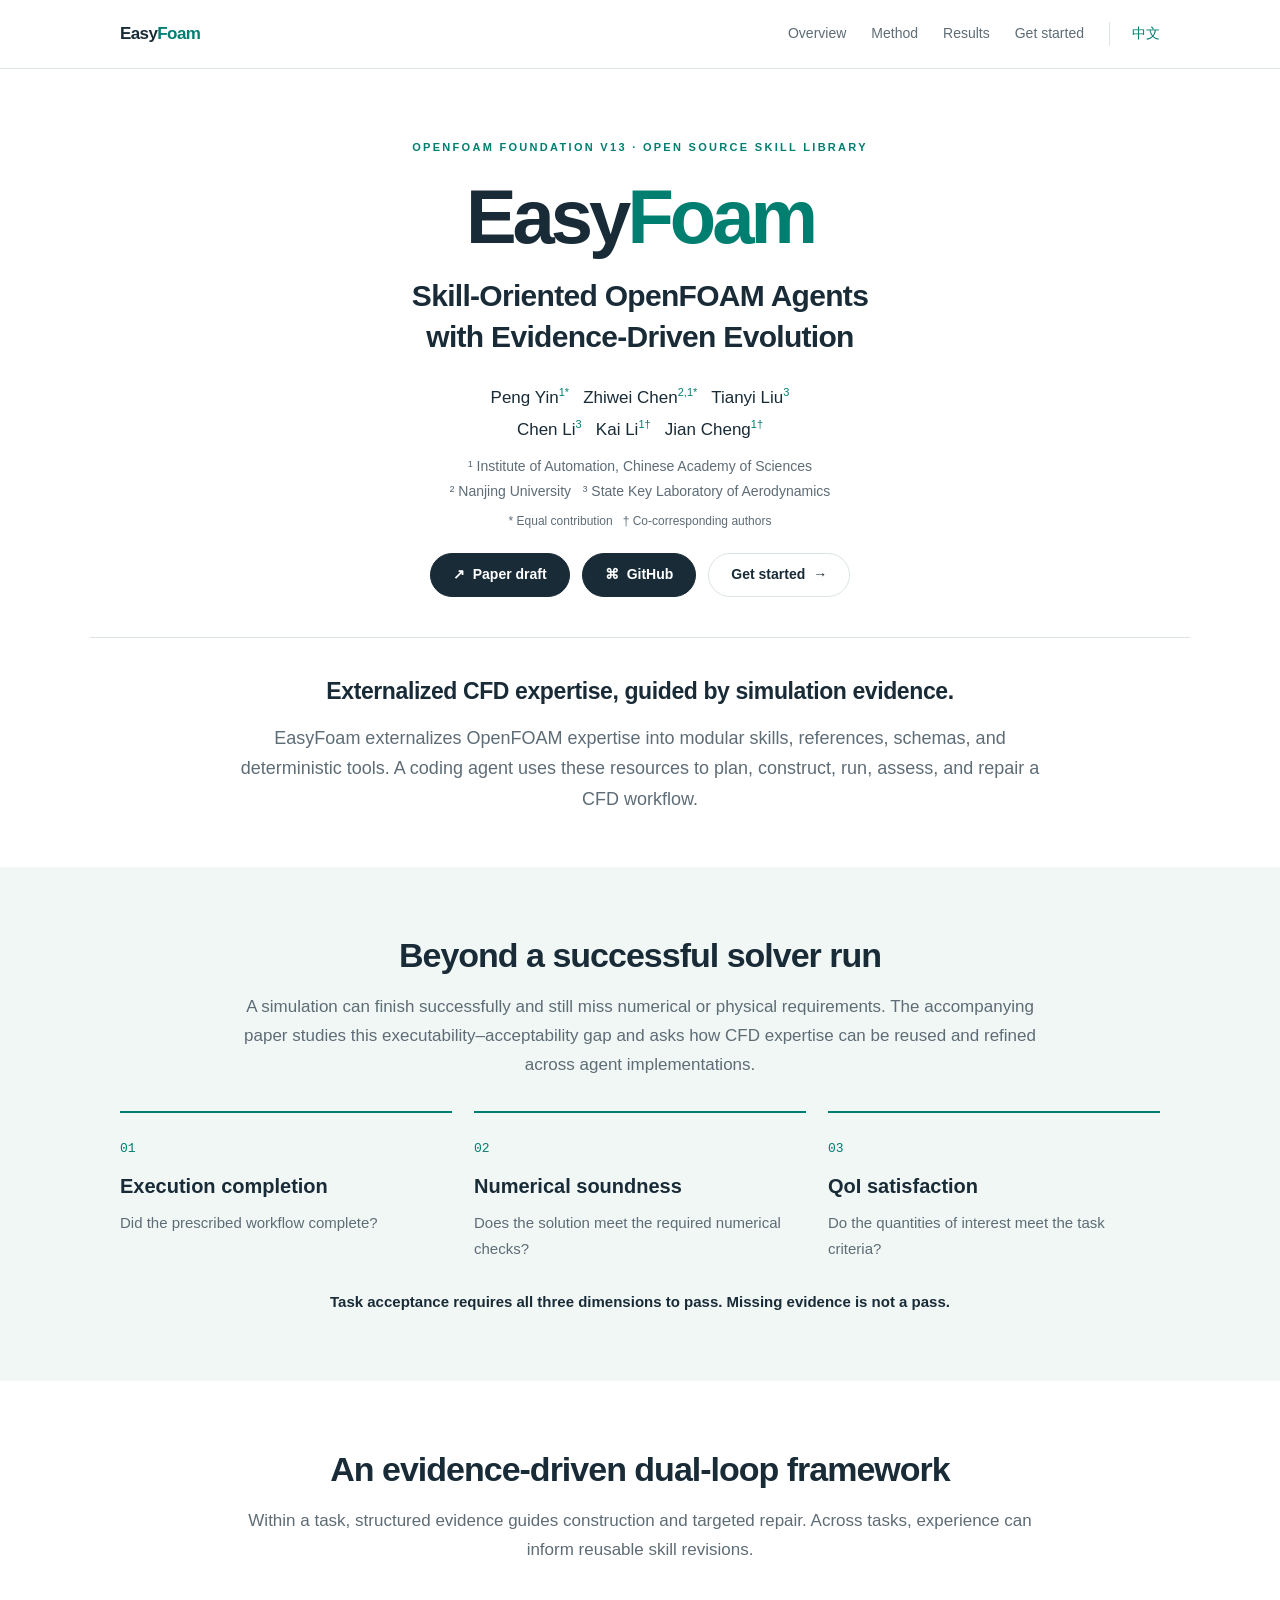
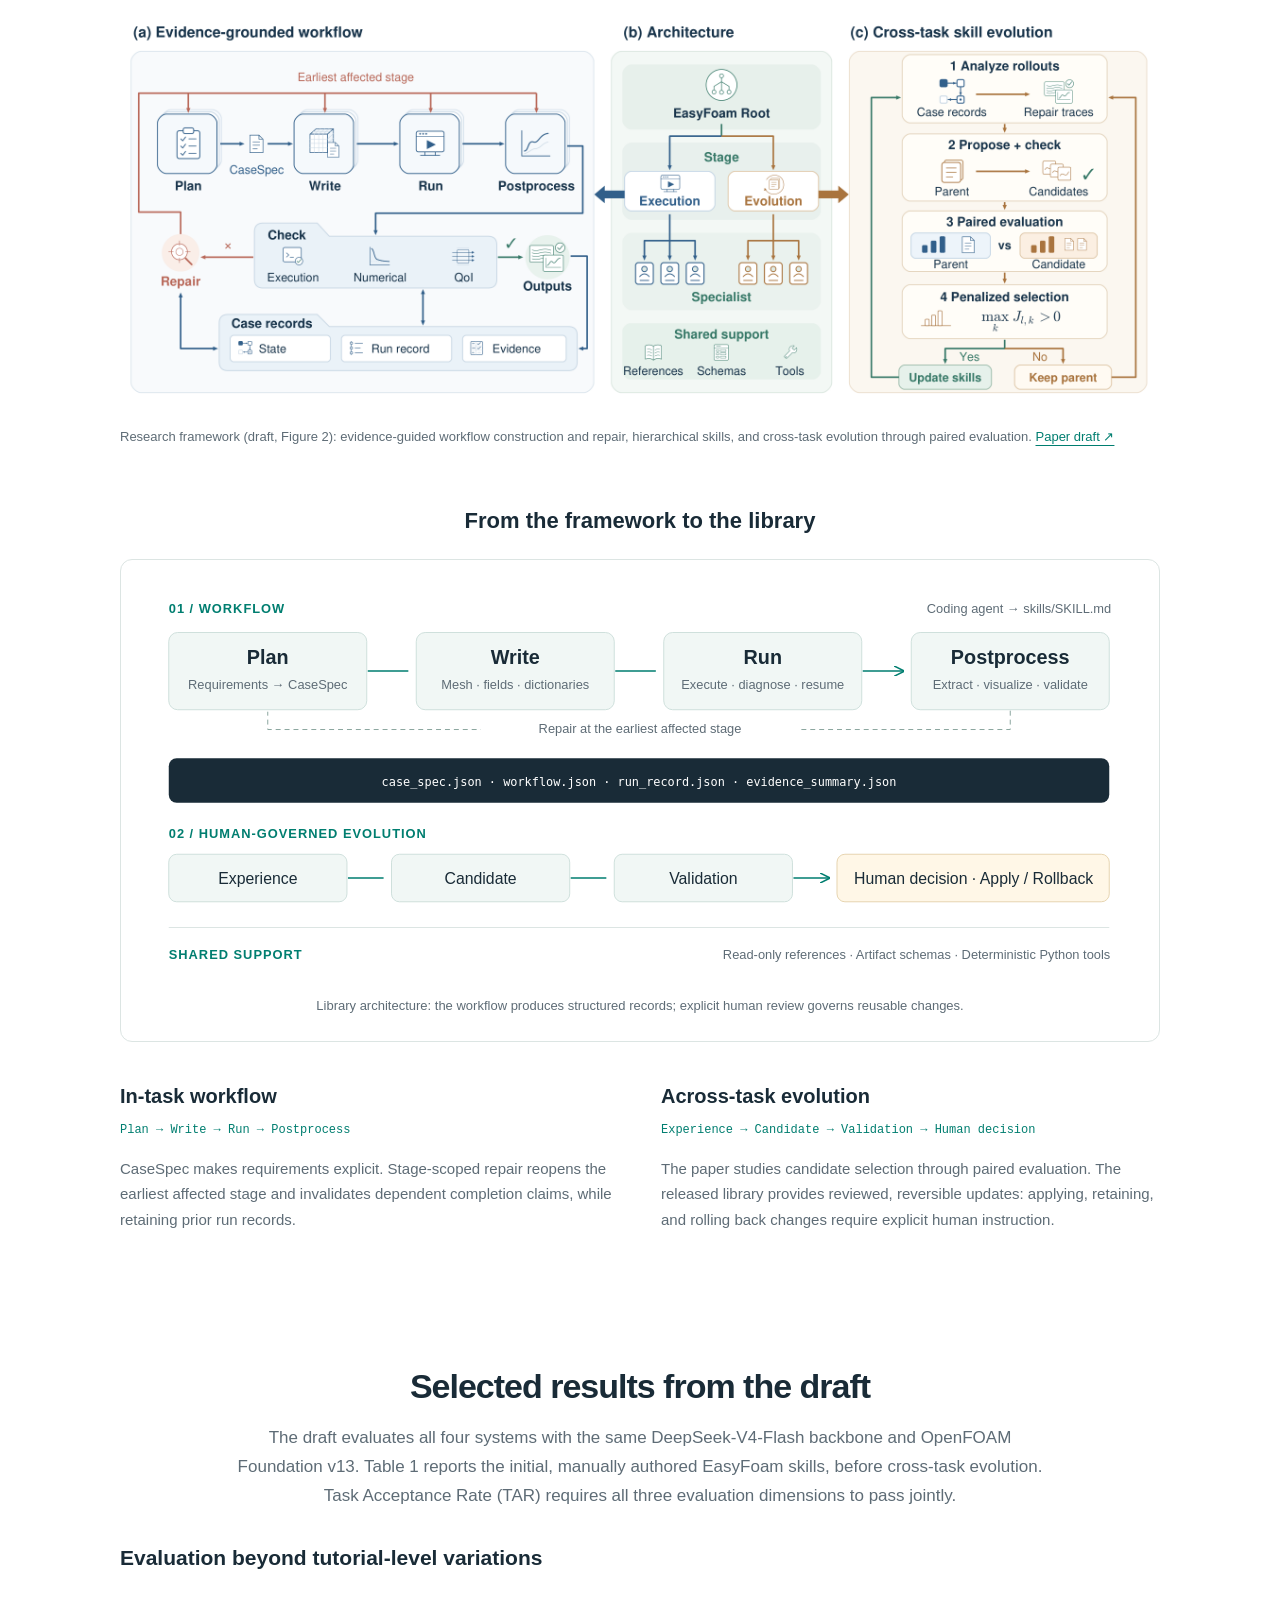
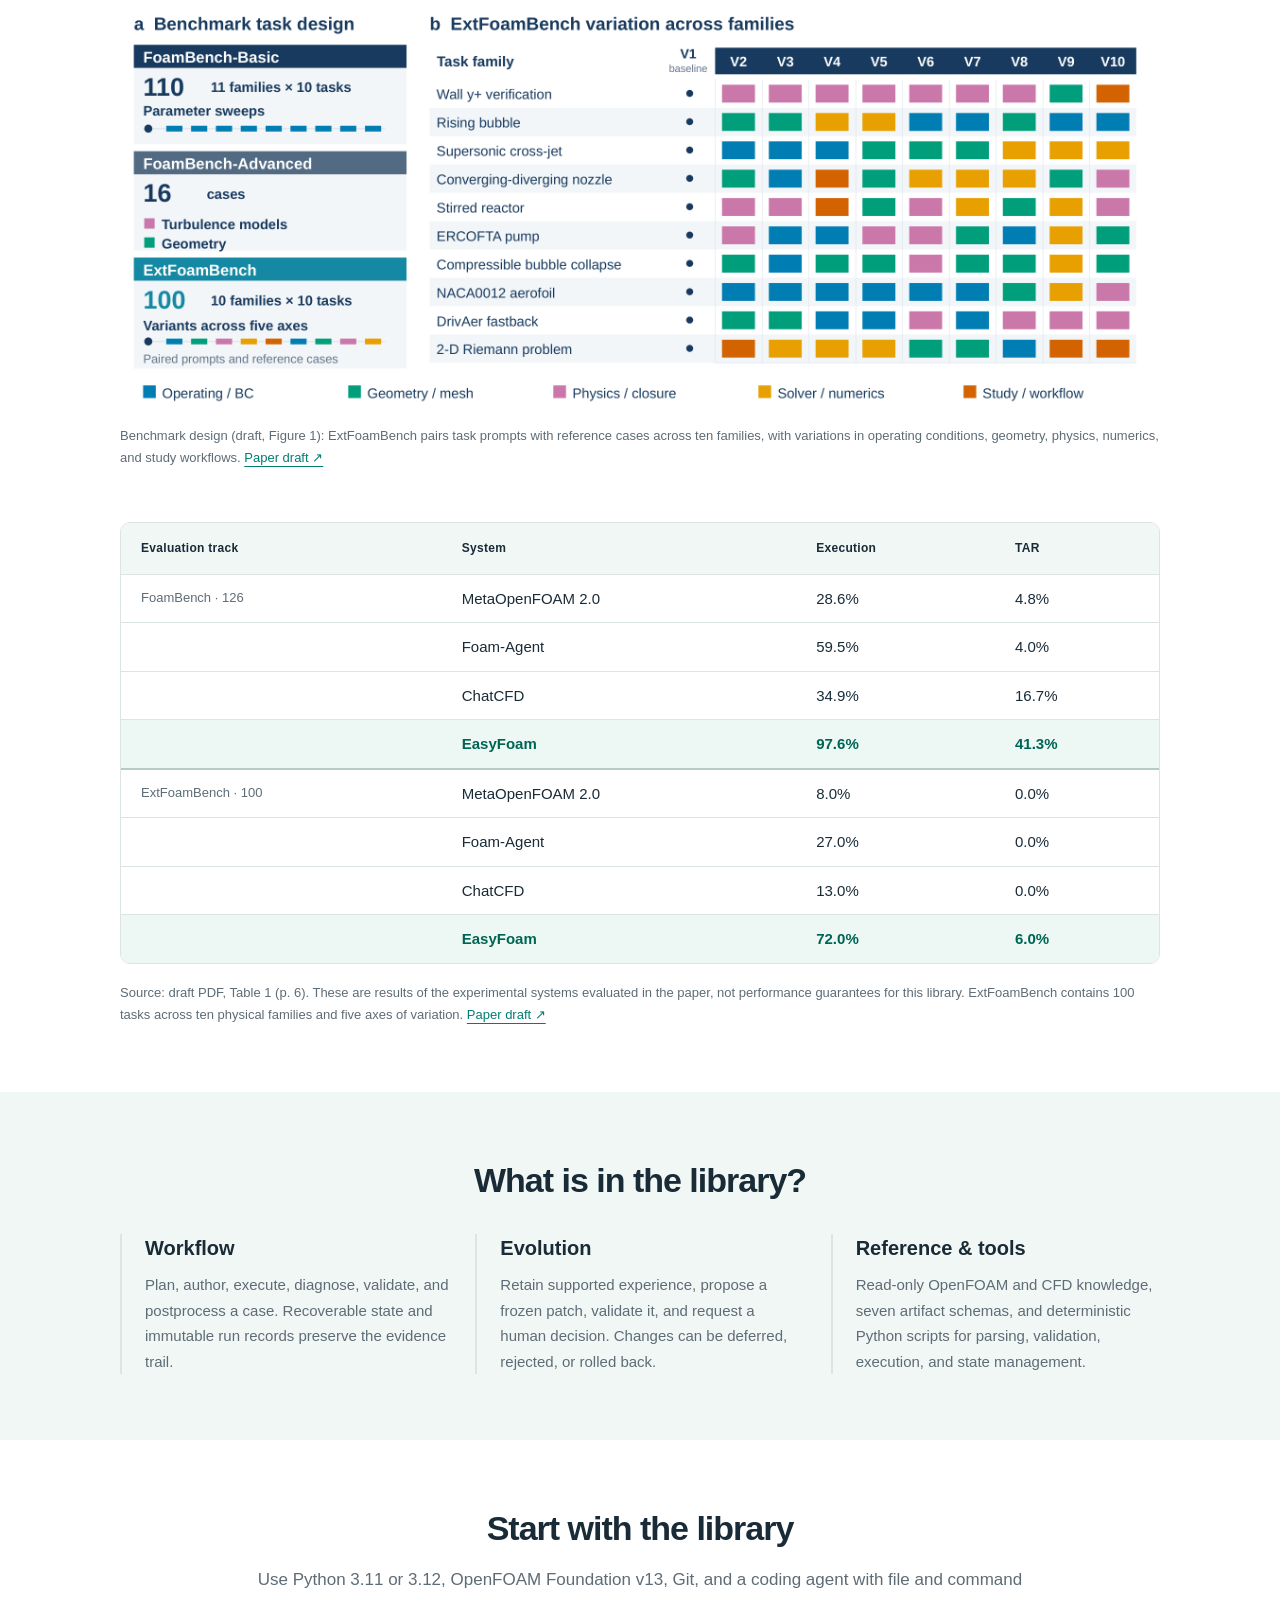
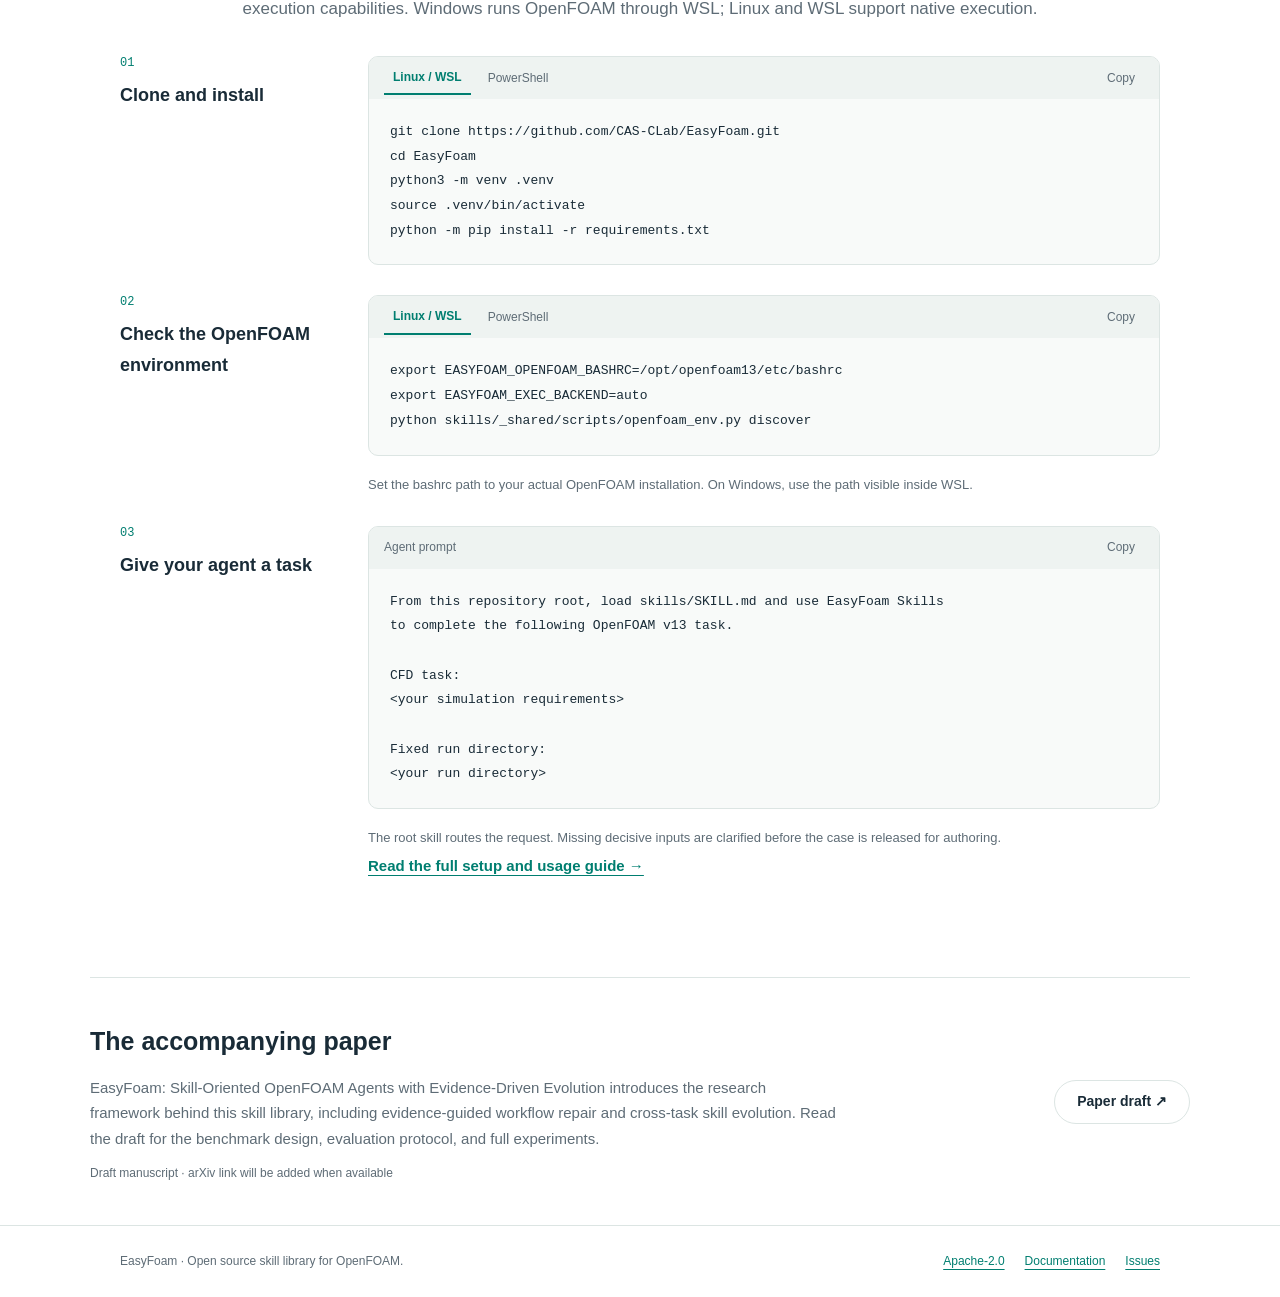
==== docs/index.html @ 3af03f8d "Add EasyFoam project" ====
<!doctype html>
<html lang="en" data-copied="Copied" data-copyfail="Select and copy the code manually">
<head><meta charset="utf-8"><meta name="viewport" content="width=device-width,initial-scale=1"><title>EasyFoam — Skill-Oriented OpenFOAM Agents</title><meta name="description" content="EasyFoam externalizes OpenFOAM expertise into modular skills, references, schemas, and deterministic tools. A coding agent uses these resources to plan, construct, run, assess, and repair a CFD workflow."><meta name="theme-color" content="#007e70"><link rel="icon" type="image/svg+xml" href="./static/favicon.svg"><meta property="og:title" content="EasyFoam"><meta property="og:description" content="Externalized CFD expertise, guided by simulation evidence."><meta property="og:type" content="website"><link rel="stylesheet" href="./static/style.css"><script src="./static/site.js" defer></script></head>
<body><a class="skip" href="#content">Skip to content</a>
<nav class="nav" aria-label="Main navigation"><div class="wrap nav-inner"><a class="brand" href="#content">Easy<span>Foam</span></a><div class="nav-links"><a class="optional" href="#overview">Overview</a><a class="optional" href="#method">Method</a><a class="optional" href="#results">Results</a><a href="#quick-start">Get started</a><a class="language" href="./index_zh.html" lang="zh-CN">中文</a></div></div></nav>
<main id="content"><header class="hero wrap"><div class="eyebrow">OPENFOAM FOUNDATION V13 · OPEN SOURCE SKILL LIBRARY</div><h1>Easy<span>Foam</span></h1><p class="subtitle">Skill-Oriented OpenFOAM Agents<br>with Evidence-Driven Evolution</p>
<div class="authors">Peng Yin<sup>1*</sup> &nbsp; Zhiwei Chen<sup>2,1*</sup> &nbsp; Tianyi Liu<sup>3</sup><br>Chen Li<sup>3</sup> &nbsp; Kai Li<sup>1†</sup> &nbsp; Jian Cheng<sup>1†</sup></div><div class="institutions">¹ Institute of Automation, Chinese Academy of Sciences<br>² Nanjing University &nbsp; ³ State Key Laboratory of Aerodynamics</div><p class="authornote">* Equal contribution &nbsp; † Co-corresponding authors</p>
<div class="actions"><a class="button" href="./EasyFoam-draft.pdf"><span aria-hidden="true">↗</span>Paper draft</a><a class="button" href="https://github.com/CAS-CLab/EasyFoam"><span aria-hidden="true">⌘</span>GitHub</a><a class="button light" href="#quick-start">Get started<span aria-hidden="true">→</span></a></div>
<div class="intro"><h2>Externalized CFD expertise, guided by simulation evidence.</h2><p>EasyFoam externalizes OpenFOAM expertise into modular skills, references, schemas, and deterministic tools. A coding agent uses these resources to plan, construct, run, assess, and repair a CFD workflow.</p></div></header>
<section class="section tint" id="overview"><div class="wrap"><div class="section-header"><h2>Beyond a successful solver run</h2><p>A simulation can finish successfully and still miss numerical or physical requirements. The accompanying paper studies this executability–acceptability gap and asks how CFD expertise can be reused and refined across agent implementations.</p></div><div class="checks"><article class="check"><span class="number">01</span><h3>Execution completion</h3><p>Did the prescribed workflow complete?</p></article><article class="check"><span class="number">02</span><h3>Numerical soundness</h3><p>Does the solution meet the required numerical checks?</p></article><article class="check"><span class="number">03</span><h3>QoI satisfaction</h3><p>Do the quantities of interest meet the task criteria?</p></article></div><p class="criterion">Task acceptance requires all three dimensions to pass. Missing evidence is not a pass.</p></div></section>
<section class="section" id="method"><div class="wrap"><div class="section-header"><h2>An evidence-driven dual-loop framework</h2><p>Within a task, structured evidence guides construction and targeted repair. Across tasks, experience can inform reusable skill revisions.</p></div><figure class="paper-figure"><div class="figure-scroll"><a href="./static/method-paper.png" aria-label="Open full-size figure"><img src="./static/method-paper.png" alt="Paper framework: Plan, Write, Run and Postprocess are assessed with execution, numerical and QoI evidence; the Root–Stage–Specialist architecture connects to proposal, paired evaluation and penalized selection." width="2200" height="835"></a></div><figcaption>Research framework (draft, Figure 2): evidence-guided workflow construction and repair, hierarchical skills, and cross-task evolution through paired evaluation. <a href="./EasyFoam-draft.pdf#page=4">Paper draft ↗</a></figcaption></figure><h3 class="subheading">From the framework to the library</h3><figure class="diagram"><div class="diagram-scroll"><img src="./static/architecture.svg" alt="Library architecture: the workflow produces structured records; explicit human review governs reusable changes." width="1000" height="395"></div><figcaption>Library architecture: the workflow produces structured records; explicit human review governs reusable changes.</figcaption></figure><div class="method-columns"><article class="method-column"><h3>In-task workflow</h3><div class="flow">Plan → Write → Run → Postprocess</div><p>CaseSpec makes requirements explicit. Stage-scoped repair reopens the earliest affected stage and invalidates dependent completion claims, while retaining prior run records.</p></article><article class="method-column"><h3>Across-task evolution</h3><div class="flow">Experience → Candidate → Validation → Human decision</div><p>The paper studies candidate selection through paired evaluation. The released library provides reviewed, reversible updates: applying, retaining, and rolling back changes require explicit human instruction.</p></article></div></div></section>
<section class="section" id="results"><div class="wrap"><div class="section-header"><h2>Selected results from the draft</h2><p>The draft evaluates all four systems with the same DeepSeek-V4-Flash backbone and OpenFOAM Foundation v13. Table 1 reports the initial, manually authored EasyFoam skills, before cross-task evolution. Task Acceptance Rate (TAR) requires all three evaluation dimensions to pass jointly.</p></div><div class="benchmark-intro"><h3>Evaluation beyond tutorial-level variations</h3><figure class="paper-figure benchmark"><div class="figure-scroll"><a href="./static/benchmark-design.png" aria-label="Open full-size figure"><img src="./static/benchmark-design.png" alt="FoamBench Basic has 110 tasks, Advanced has 16, and ExtFoamBench has 100 tasks across ten physical families and five variation axes." width="2200" height="856" loading="lazy"></a></div><figcaption>Benchmark design (draft, Figure 1): ExtFoamBench pairs task prompts with reference cases across ten families, with variations in operating conditions, geometry, physics, numerics, and study workflows. <a href="./EasyFoam-draft.pdf#page=3">Paper draft ↗</a></figcaption></figure></div><div class="table-wrap"><table><caption class="sr-only">Selected results from the draft</caption><thead><tr><th scope="col">Evaluation track</th><th scope="col">System</th><th scope="col">Execution</th><th scope="col">TAR</th></tr></thead><tbody><tr><td class="track">FoamBench · 126</td><th scope="row">MetaOpenFOAM 2.0</th><td>28.6%</td><td>4.8%</td></tr><tr><td class="track"></td><th scope="row">Foam-Agent</th><td>59.5%</td><td>4.0%</td></tr><tr><td class="track"></td><th scope="row">ChatCFD</th><td>34.9%</td><td>16.7%</td></tr><tr class="ours"><td class="track"></td><th scope="row">EasyFoam</th><td>97.6%</td><td>41.3%</td></tr><tr><td class="track">ExtFoamBench · 100</td><th scope="row">MetaOpenFOAM 2.0</th><td>8.0%</td><td>0.0%</td></tr><tr><td class="track"></td><th scope="row">Foam-Agent</th><td>27.0%</td><td>0.0%</td></tr><tr><td class="track"></td><th scope="row">ChatCFD</th><td>13.0%</td><td>0.0%</td></tr><tr class="ours"><td class="track"></td><th scope="row">EasyFoam</th><td>72.0%</td><td>6.0%</td></tr></tbody></table></div><p class="note">Source: draft PDF, Table 1 (p. 6). These are results of the experimental systems evaluated in the paper, not performance guarantees for this library. ExtFoamBench contains 100 tasks across ten physical families and five axes of variation. <a href="./EasyFoam-draft.pdf#page=6">Paper draft ↗</a></p></div></section>
<section class="section tint" id="library"><div class="wrap"><div class="section-header"><h2>What is in the library?</h2></div><div class="modules"><article class="module"><h3>Workflow</h3><p>Plan, author, execute, diagnose, validate, and postprocess a case. Recoverable state and immutable run records preserve the evidence trail.</p></article><article class="module"><h3>Evolution</h3><p>Retain supported experience, propose a frozen patch, validate it, and request a human decision. Changes can be deferred, rejected, or rolled back.</p></article><article class="module"><h3>Reference & tools</h3><p>Read-only OpenFOAM and CFD knowledge, seven artifact schemas, and deterministic Python scripts for parsing, validation, execution, and state management.</p></article></div></div></section>
<section class="section" id="quick-start"><div class="wrap"><div class="section-header"><h2>Start with the library</h2><p>Use Python 3.11 or 3.12, OpenFOAM Foundation v13, Git, and a coding agent with file and command execution capabilities. Windows runs OpenFOAM through WSL; Linux and WSL support native execution.</p></div>
<div class="setup"><div class="step-label"><span>01</span>Clone and install</div><div><div class="code-panel"><div class="code-toolbar"><div class="tabs" role="tablist" aria-label="Clone and install"><button class="tab" role="tab" id="tab-1-linux" aria-controls="code-1-linux" aria-selected="true" tabindex="0">Linux / WSL</button><button class="tab" role="tab" id="tab-1-windows" aria-controls="code-1-windows" aria-selected="false" tabindex="-1">PowerShell</button></div><button class="copy" data-label="Copy" aria-live="polite">Copy</button></div><pre role="tabpanel" id="code-1-linux" aria-labelledby="tab-1-linux" tabindex="0" ><code>git clone https://github.com/CAS-CLab/EasyFoam.git
cd EasyFoam
python3 -m venv .venv
source .venv/bin/activate
python -m pip install -r requirements.txt</code></pre><pre role="tabpanel" id="code-1-windows" aria-labelledby="tab-1-windows" tabindex="0" hidden><code>git clone https://github.com/CAS-CLab/EasyFoam.git
Set-Location EasyFoam
python -m venv .venv
.\.venv\Scripts\Activate.ps1
python -m pip install -r requirements.txt</code></pre></div></div></div>
<div class="setup"><div class="step-label"><span>02</span>Check the OpenFOAM environment</div><div><div class="code-panel"><div class="code-toolbar"><div class="tabs" role="tablist" aria-label="Check the OpenFOAM environment"><button class="tab" role="tab" id="tab-2-linux" aria-controls="code-2-linux" aria-selected="true" tabindex="0">Linux / WSL</button><button class="tab" role="tab" id="tab-2-windows" aria-controls="code-2-windows" aria-selected="false" tabindex="-1">PowerShell</button></div><button class="copy" data-label="Copy" aria-live="polite">Copy</button></div><pre role="tabpanel" id="code-2-linux" aria-labelledby="tab-2-linux" tabindex="0" ><code>export EASYFOAM_OPENFOAM_BASHRC=/opt/openfoam13/etc/bashrc
export EASYFOAM_EXEC_BACKEND=auto
python skills/_shared/scripts/openfoam_env.py discover</code></pre><pre role="tabpanel" id="code-2-windows" aria-labelledby="tab-2-windows" tabindex="0" hidden><code>$env:EASYFOAM_OPENFOAM_BASHRC = &quot;/opt/openfoam13/etc/bashrc&quot;
$env:EASYFOAM_EXEC_BACKEND = &quot;auto&quot;
python skills/_shared/scripts/openfoam_env.py discover</code></pre></div><p class="note">Set the bashrc path to your actual OpenFOAM installation. On Windows, use the path visible inside WSL.</p></div></div>
<div class="setup"><div class="step-label"><span>03</span>Give your agent a task</div><div><div class="code-panel"><div class="code-toolbar"><span>Agent prompt</span><button class="copy" data-label="Copy" aria-live="polite">Copy</button></div><pre><code>From this repository root, load skills/SKILL.md and use EasyFoam Skills
to complete the following OpenFOAM v13 task.

CFD task:
&lt;your simulation requirements&gt;

Fixed run directory:
&lt;your run directory&gt;</code></pre></div><p class="note">The root skill routes the request. Missing decisive inputs are clarified before the case is released for authoring.</p><a class="read-link" href="https://github.com/CAS-CLab/EasyFoam/blob/main/README.md">Read the full setup and usage guide →</a></div></div></div></section>
<section class="wrap paper-box" id="paper"><div><h2>The accompanying paper</h2><p>EasyFoam: Skill-Oriented OpenFOAM Agents with Evidence-Driven Evolution introduces the research framework behind this skill library, including evidence-guided workflow repair and cross-task skill evolution. Read the draft for the benchmark design, evaluation protocol, and full experiments.</p><p class="status">Draft manuscript · arXiv link will be added when available</p></div><a class="button light" href="./EasyFoam-draft.pdf">Paper draft ↗</a></section></main>
<footer><div class="wrap footer-inner"><span>EasyFoam · Open source skill library for OpenFOAM.</span><div class="footer-links"><a href="https://github.com/CAS-CLab/EasyFoam/blob/main/LICENSE">Apache-2.0</a><a href="https://github.com/CAS-CLab/EasyFoam/blob/main/README.md">Documentation</a><a href="https://github.com/CAS-CLab/EasyFoam/issues">Issues</a></div></div></footer></body></html>
---- docs/static/style.css ----
:root{--ink:#192b37;--muted:#5e6c76;--green:#007e70;--soft:#f1f7f5;--line:#dce5e3;--paper:#fff;--mono:ui-monospace,SFMono-Regular,Consolas,monospace}
*{box-sizing:border-box}html{scroll-behavior:auto;scroll-padding-top:84px}body{margin:0;background:var(--paper);color:var(--ink);font:17px/1.7 -apple-system,BlinkMacSystemFont,'Segoe UI','Microsoft YaHei',sans-serif}a{color:var(--green);text-underline-offset:4px}a:hover{color:#00584e}button{font:inherit;cursor:pointer}a:focus-visible,button:focus-visible{outline:3px solid #dfab38;outline-offset:5px}.skip{position:absolute;top:-70px;left:10px;background:#fff;padding:10px;z-index:10}.skip:focus{top:10px}.wrap{max-width:1100px;margin:auto;padding:0 30px}.nav{border-bottom:1px solid var(--line);background:#fffffff5;position:sticky;top:0;z-index:5;backdrop-filter:blur(10px)}.nav-inner{min-height:68px;display:flex;align-items:center;justify-content:space-between;gap:20px}.brand{font-weight:750;letter-spacing:-.6px;color:var(--ink);text-decoration:none}.brand span{color:var(--green)}.nav-links{display:flex;gap:25px;align-items:center;font-size:14px}.nav-links a{text-decoration:none;color:var(--muted)}.nav-links .language{border-left:1px solid var(--line);padding-left:22px;color:var(--green)}.hero{text-align:center;padding:69px 0 52px}.eyebrow{font-size:11px;font-weight:750;letter-spacing:2.3px;color:var(--green)}h1{font-size:76px;line-height:1.12;letter-spacing:-4px;margin:17px 0 16px;font-weight:780}h1 span{color:var(--green)}.subtitle{font-size:30px;line-height:1.38;letter-spacing:-.7px;font-weight:550;margin:0 auto 24px}.authors{font-size:17px;margin:18px auto 8px;line-height:1.9}.authors sup{font-size:11px;color:var(--green)}.institutions{font-size:14px;line-height:1.8;color:var(--muted)}.authornote{font-size:12px;margin:6px 0 22px;color:var(--muted)}.actions{display:flex;gap:12px;justify-content:center;flex-wrap:wrap}.button{display:inline-flex;align-items:center;gap:8px;border:1px solid var(--ink);border-radius:30px;padding:9px 22px;background:var(--ink);color:#fff;font-size:14px;font-weight:650;text-decoration:none;transition:transform .15s}.button:hover{color:#fff;background:var(--green);border-color:var(--green);transform:translateY(-2px)}.button.light{background:#fff;color:var(--ink);border-color:var(--line)}.intro{border-top:1px solid var(--line);padding-top:34px;margin-top:40px}.intro h2{font-size:23px;letter-spacing:-.4px;margin:0 0 12px}.intro p{max-width:830px;margin:0 auto;color:var(--muted);font-size:18px}.section{padding:66px 0}.section.tint{background:var(--soft)}.section-header{max-width:830px;margin:0 auto 32px;text-align:center}.section-header h2{font-size:34px;line-height:1.3;letter-spacing:-1px;margin:0 0 16px}.section-header p{color:var(--muted);margin:0}.checks{display:grid;grid-template-columns:repeat(3,1fr);gap:22px}.check{border-top:2px solid var(--green);padding:20px 0 0}.number{font:13px var(--mono);color:var(--green)}h3{font-size:20px;line-height:1.4;margin:10px 0}.check p,.module p,.method-column p{font-size:15px;color:var(--muted);margin:0}.criterion{text-align:center;font-size:15px;margin:28px 0 0;font-weight:600}.diagram{margin:0;border:1px solid var(--line);border-radius:12px;background:white;padding:24px}.diagram img{width:100%;display:block}.diagram figcaption{font-size:13px;text-align:center;color:var(--muted);margin:16px 0 0}.method-columns{display:grid;grid-template-columns:1fr 1fr;gap:42px;margin-top:30px}.flow{font:12px/1.8 var(--mono);color:var(--green);margin:10px 0 14px}.table-wrap{overflow-x:auto;border:1px solid var(--line);border-radius:10px}table{width:100%;border-collapse:collapse;font-size:15px;text-align:left}th{background:var(--soft);font-size:12px;letter-spacing:.3px;padding:15px 20px}td{padding:11px 20px;border-top:1px solid var(--line)}.ours{background:#edf8f4;font-weight:700;color:#006454}.track{color:var(--muted);font-size:13px}.note{font-size:13px;line-height:1.7;color:var(--muted);margin:18px 0 0}.modules{display:grid;grid-template-columns:repeat(3,1fr);gap:26px}.module{border-left:2px solid var(--line);padding:0 0 0 23px}.module h3{margin-top:0}.setup>div{min-width:0}.setup{display:grid;grid-template-columns:220px 1fr;gap:28px;margin:30px 0}.step-label{font-size:18px;font-weight:650}.step-label span{display:block;font:12px var(--mono);color:var(--green);margin-bottom:10px}.code-panel{border:1px solid var(--line);border-radius:10px;overflow:hidden;background:#f8faf9}.code-toolbar{min-height:42px;background:#eef3f1;display:flex;justify-content:space-between;align-items:center;padding:0 15px;gap:10px;font-size:12px;color:var(--muted)}.tabs{display:flex;gap:8px}.tab,.copy{border:0;background:transparent;color:var(--muted);padding:6px 9px;font-size:12px}.tab[aria-selected=true]{color:var(--green);font-weight:750;border-bottom:2px solid var(--green)}pre{margin:0;padding:21px;overflow-x:auto;font:13px/1.9 var(--mono);tab-size:2;color:var(--ink)}[hidden]{display:none!important}.read-link{display:inline-block;font-size:15px;font-weight:650;margin-top:4px}.paper-box{display:grid;grid-template-columns:1fr auto;gap:40px;align-items:center;border-top:1px solid var(--line);padding:42px 0}.paper-box h2{font-size:25px;margin:0 0 12px}.paper-box p{font-size:15px;color:var(--muted);max-width:750px;margin:0}.paper-box .status{font-size:12px;margin-top:12px}footer{border-top:1px solid var(--line);padding:25px 0;color:var(--muted);font-size:12px}.footer-inner{display:flex;gap:20px;justify-content:space-between;flex-wrap:wrap}.footer-links{display:flex;gap:20px}
@media(max-width:760px){.wrap{padding:0 20px}.nav-inner{min-height:62px}.nav-links{gap:13px}.nav-links .optional{display:none}.nav-links .language{padding-left:12px}.hero{padding:44px 0 35px}h1{font-size:59px;letter-spacing:-3px}.subtitle{font-size:22px}.authors{font-size:14px}.institutions{font-size:12px}.eyebrow{font-size:9px;letter-spacing:1.3px}.intro h2{font-size:20px}.intro p{font-size:16px}.section{padding:45px 0}.section-header h2{font-size:28px}.checks,.modules,.method-columns{grid-template-columns:1fr;gap:25px}.diagram{padding:12px}.diagram-scroll{overflow-x:auto}.diagram img{min-width:640px}.setup{grid-template-columns:1fr;gap:12px}.step-label span{display:inline;margin-right:10px}.paper-box{grid-template-columns:1fr;gap:22px}td,th{padding:11px 12px;white-space:nowrap}.button{padding:9px 18px}.flow{font-size:11px}}
@media(prefers-reduced-motion:reduce){html{scroll-behavior:auto}.button{transition:none}}

.sr-only{position:absolute;width:1px;height:1px;padding:0;margin:-1px;overflow:hidden;clip:rect(0,0,0,0);white-space:nowrap;border:0}
tbody th{border-top:1px solid var(--line);padding:11px 20px;background:transparent;font-size:15px;font-weight:inherit;letter-spacing:0}
tbody tr:nth-child(5) td,tbody tr:nth-child(5) th{border-top:2px solid #b6cbc4}
.paper-figure{margin:0 0 28px;padding:18px 0;background:white}.paper-figure img{display:block;width:100%;height:auto}.paper-figure a{display:block}.paper-figure figcaption a{display:inline}.paper-figure figcaption{font-size:13px;line-height:1.7;color:var(--muted);margin-top:18px}.subheading{text-align:center;font-size:22px;margin:40px 0 22px}.benchmark-intro{margin:30px 0 35px}.benchmark-intro>h3{font-size:21px;margin-bottom:12px}.benchmark{margin-bottom:0}.figure-scroll{overflow-x:auto}.paper-figure .figure-scroll>a:focus-visible{outline-offset:-4px}
@media(max-width:760px){tbody th{padding:11px 12px}.paper-figure{padding:10px 0}.paper-figure img{min-width:700px}.paper-figure .figure-scroll{border:1px solid var(--line);border-radius:7px}.paper-figure figcaption{font-size:12px}.subheading{font-size:20px;margin-top:28px}.benchmark-intro>h3{font-size:19px}}
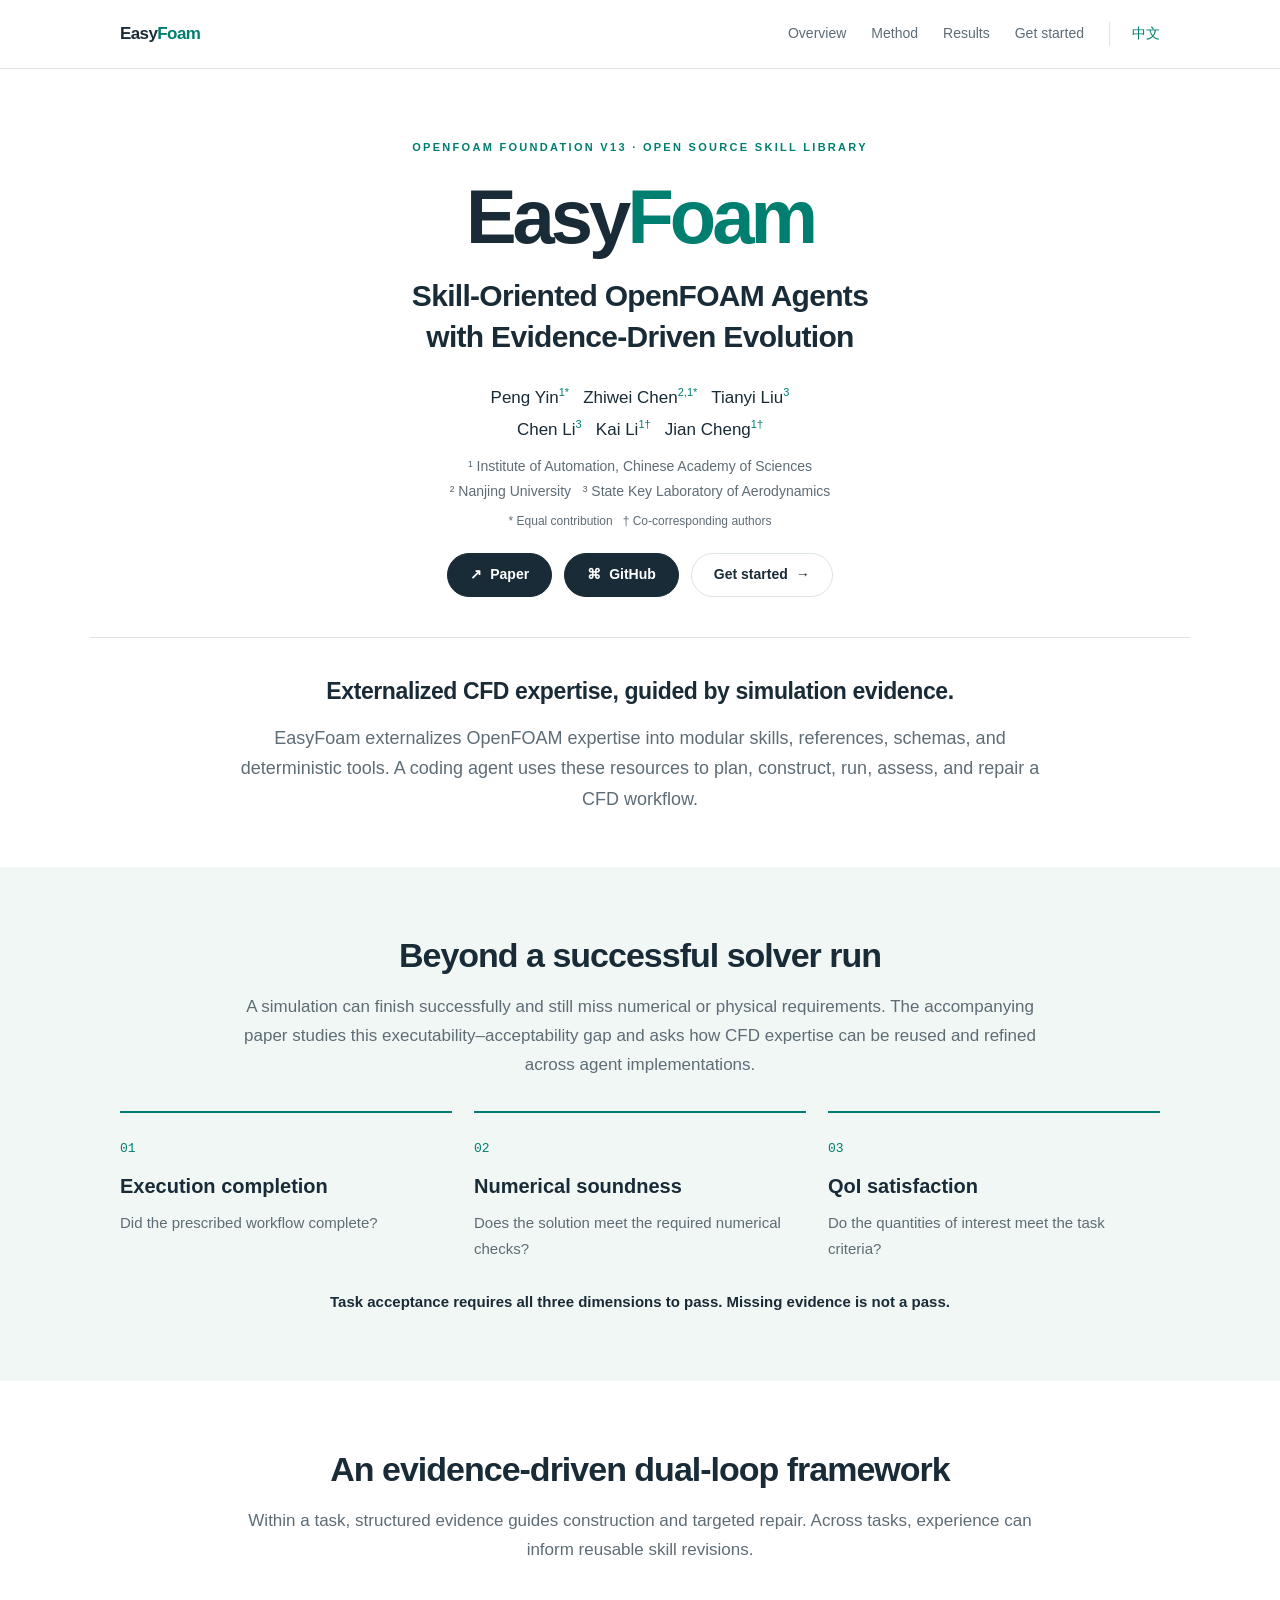
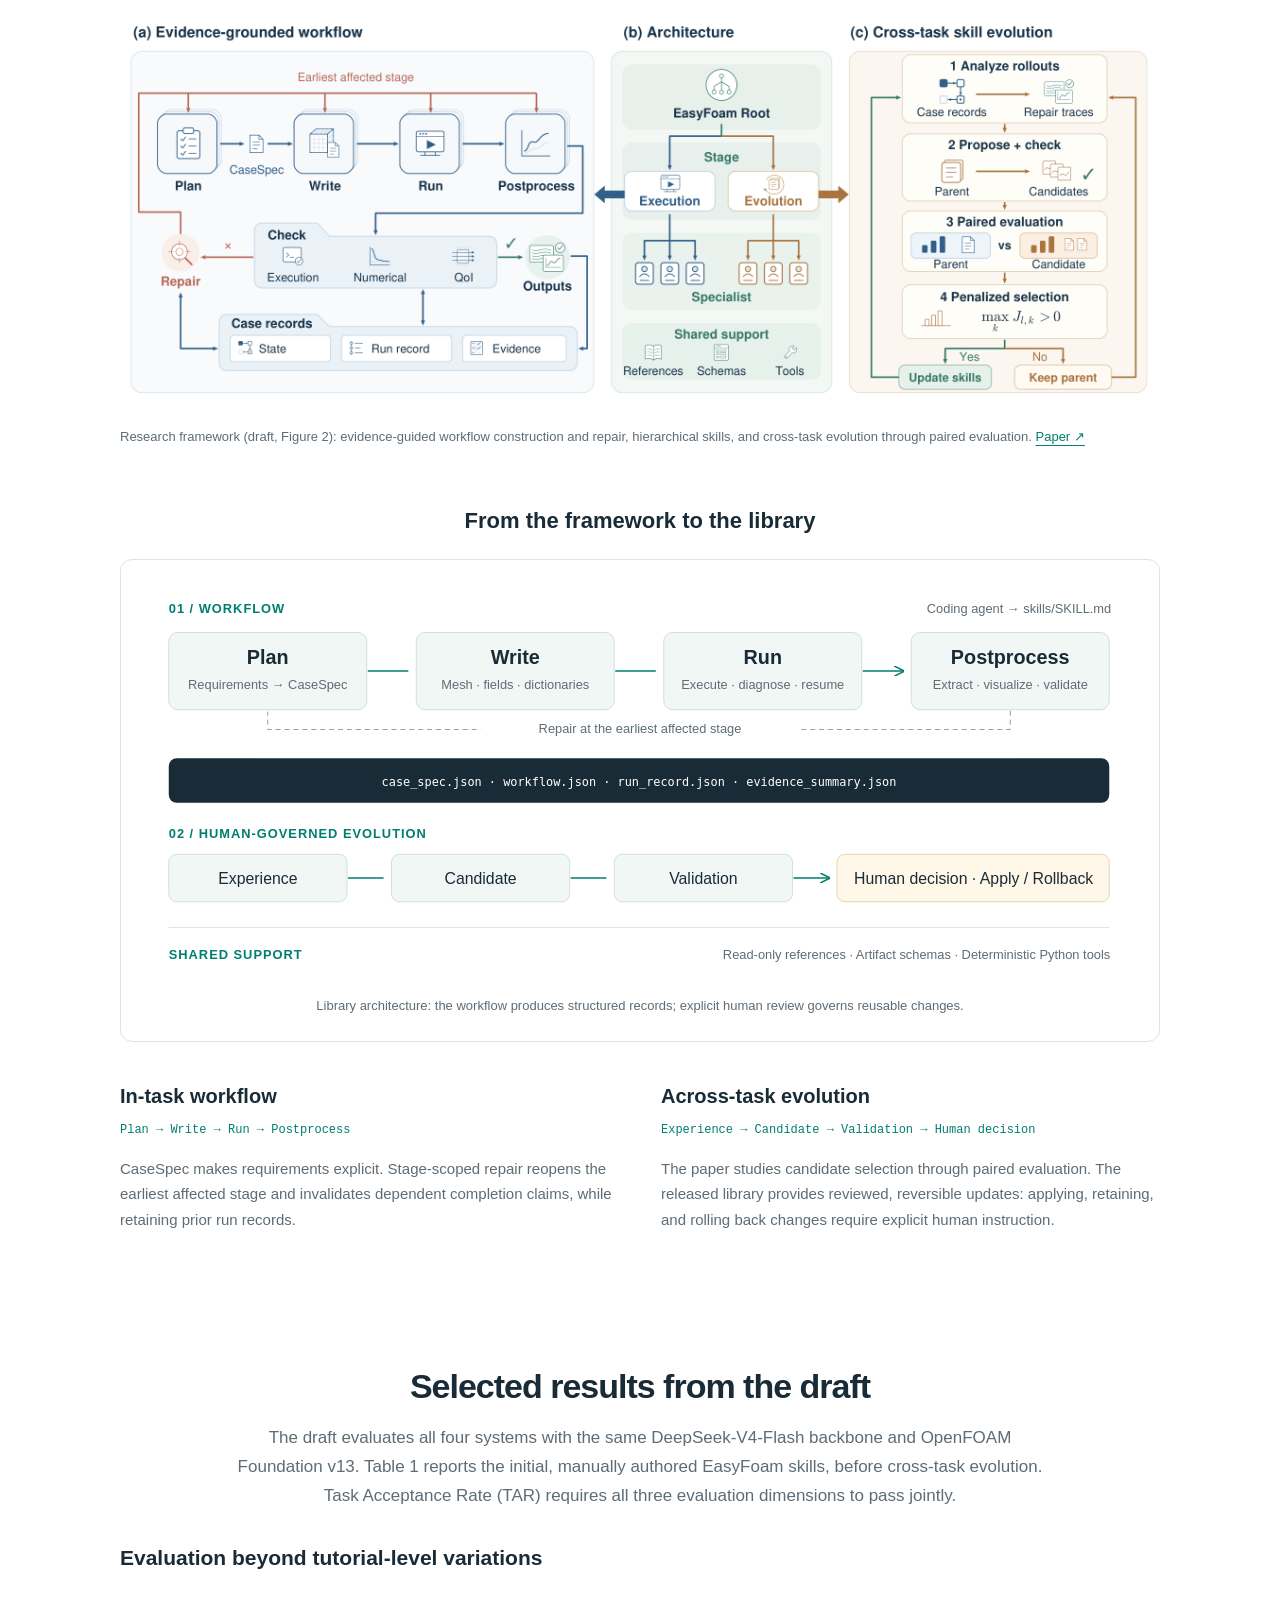
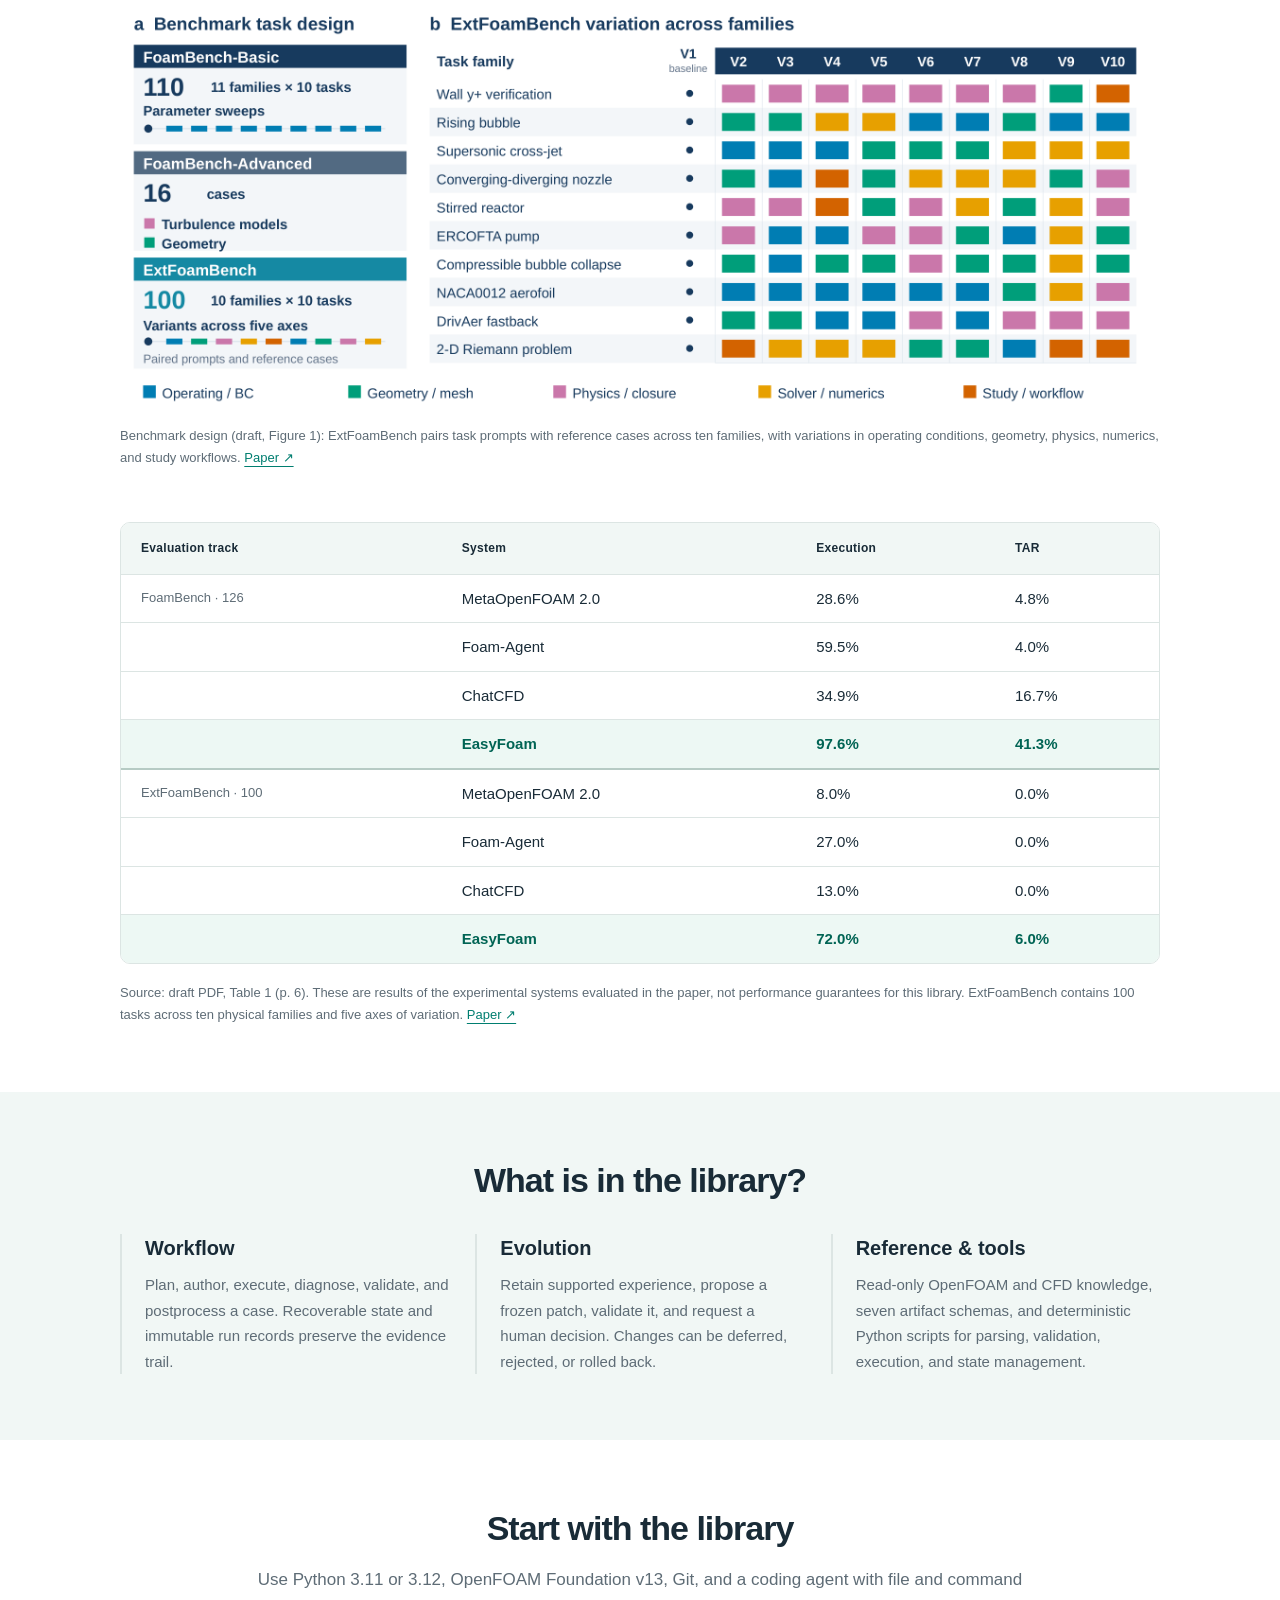
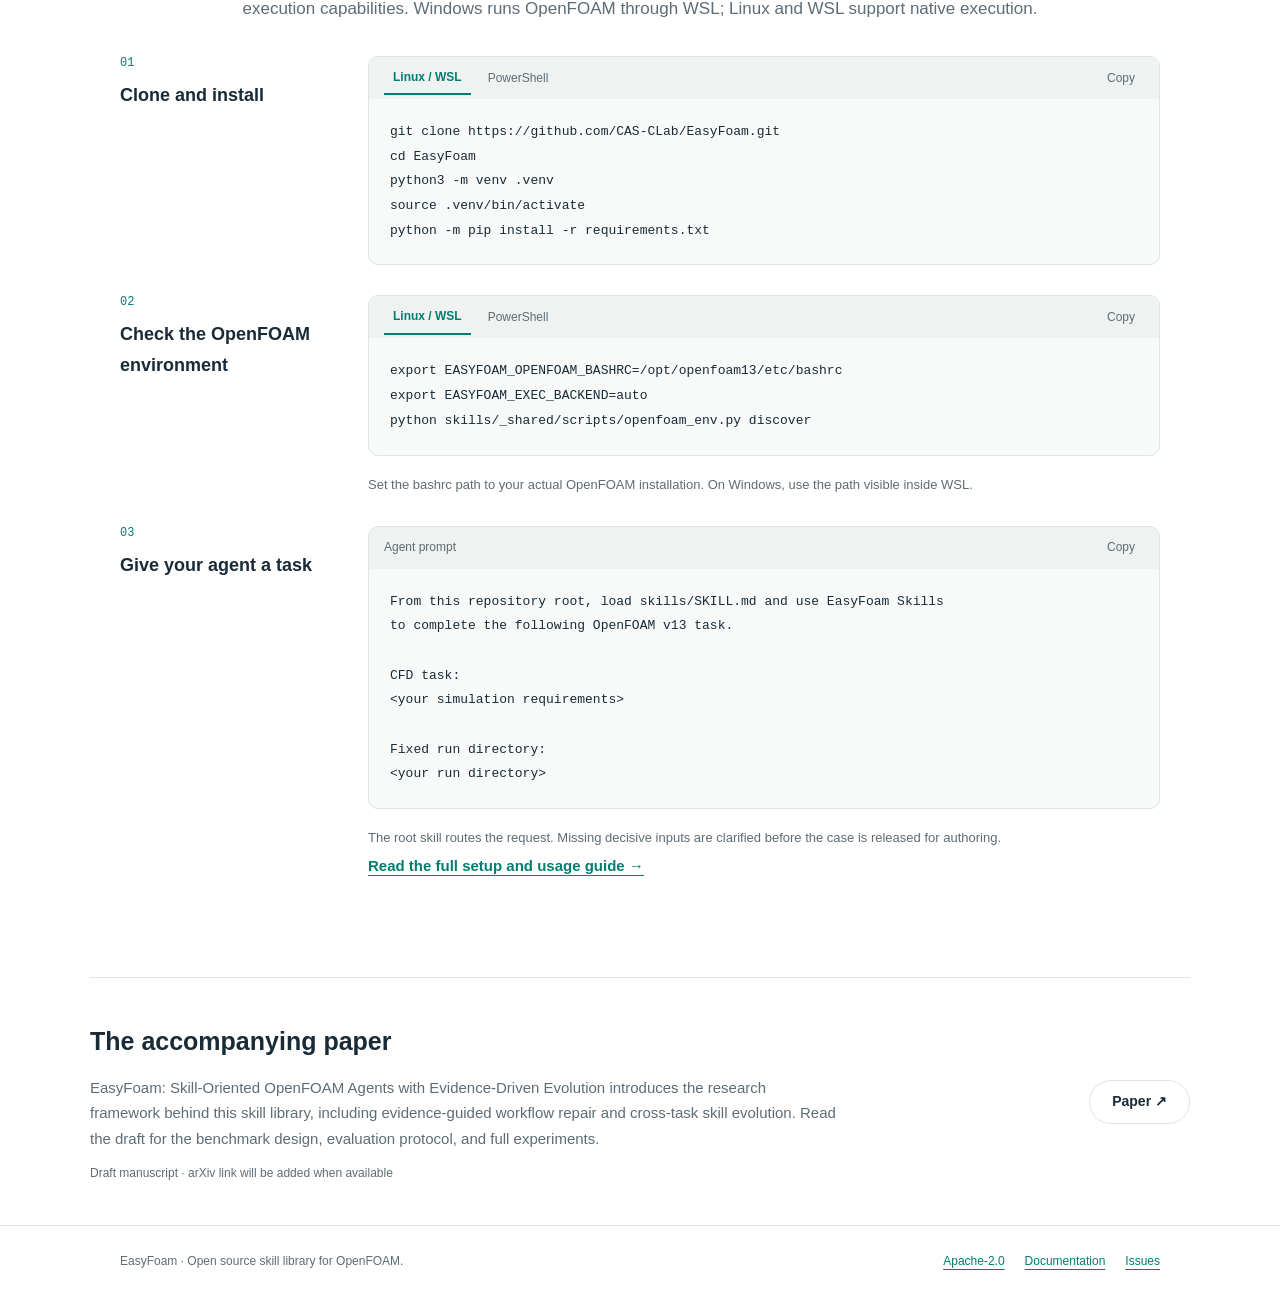
==== commit 1fac2fa6: "docs: rename Paper draft links to Paper" ====
--- a/docs/index.html
+++ b/docs/index.html
@@ -5,11 +5,11 @@
 <nav class="nav" aria-label="Main navigation"><div class="wrap nav-inner"><a class="brand" href="#content">Easy<span>Foam</span></a><div class="nav-links"><a class="optional" href="#overview">Overview</a><a class="optional" href="#method">Method</a><a class="optional" href="#results">Results</a><a href="#quick-start">Get started</a><a class="language" href="./index_zh.html" lang="zh-CN">中文</a></div></div></nav>
 <main id="content"><header class="hero wrap"><div class="eyebrow">OPENFOAM FOUNDATION V13 · OPEN SOURCE SKILL LIBRARY</div><h1>Easy<span>Foam</span></h1><p class="subtitle">Skill-Oriented OpenFOAM Agents<br>with Evidence-Driven Evolution</p>
 <div class="authors">Peng Yin<sup>1*</sup> &nbsp; Zhiwei Chen<sup>2,1*</sup> &nbsp; Tianyi Liu<sup>3</sup><br>Chen Li<sup>3</sup> &nbsp; Kai Li<sup>1†</sup> &nbsp; Jian Cheng<sup>1†</sup></div><div class="institutions">¹ Institute of Automation, Chinese Academy of Sciences<br>² Nanjing University &nbsp; ³ State Key Laboratory of Aerodynamics</div><p class="authornote">* Equal contribution &nbsp; † Co-corresponding authors</p>
-<div class="actions"><a class="button" href="./EasyFoam-draft.pdf"><span aria-hidden="true">↗</span>Paper draft</a><a class="button" href="https://github.com/CAS-CLab/EasyFoam"><span aria-hidden="true">⌘</span>GitHub</a><a class="button light" href="#quick-start">Get started<span aria-hidden="true">→</span></a></div>
+<div class="actions"><a class="button" href="./EasyFoam-draft.pdf"><span aria-hidden="true">↗</span>Paper</a><a class="button" href="https://github.com/CAS-CLab/EasyFoam"><span aria-hidden="true">⌘</span>GitHub</a><a class="button light" href="#quick-start">Get started<span aria-hidden="true">→</span></a></div>
 <div class="intro"><h2>Externalized CFD expertise, guided by simulation evidence.</h2><p>EasyFoam externalizes OpenFOAM expertise into modular skills, references, schemas, and deterministic tools. A coding agent uses these resources to plan, construct, run, assess, and repair a CFD workflow.</p></div></header>
 <section class="section tint" id="overview"><div class="wrap"><div class="section-header"><h2>Beyond a successful solver run</h2><p>A simulation can finish successfully and still miss numerical or physical requirements. The accompanying paper studies this executability–acceptability gap and asks how CFD expertise can be reused and refined across agent implementations.</p></div><div class="checks"><article class="check"><span class="number">01</span><h3>Execution completion</h3><p>Did the prescribed workflow complete?</p></article><article class="check"><span class="number">02</span><h3>Numerical soundness</h3><p>Does the solution meet the required numerical checks?</p></article><article class="check"><span class="number">03</span><h3>QoI satisfaction</h3><p>Do the quantities of interest meet the task criteria?</p></article></div><p class="criterion">Task acceptance requires all three dimensions to pass. Missing evidence is not a pass.</p></div></section>
-<section class="section" id="method"><div class="wrap"><div class="section-header"><h2>An evidence-driven dual-loop framework</h2><p>Within a task, structured evidence guides construction and targeted repair. Across tasks, experience can inform reusable skill revisions.</p></div><figure class="paper-figure"><div class="figure-scroll"><a href="./static/method-paper.png" aria-label="Open full-size figure"><img src="./static/method-paper.png" alt="Paper framework: Plan, Write, Run and Postprocess are assessed with execution, numerical and QoI evidence; the Root–Stage–Specialist architecture connects to proposal, paired evaluation and penalized selection." width="2200" height="835"></a></div><figcaption>Research framework (draft, Figure 2): evidence-guided workflow construction and repair, hierarchical skills, and cross-task evolution through paired evaluation. <a href="./EasyFoam-draft.pdf#page=4">Paper draft ↗</a></figcaption></figure><h3 class="subheading">From the framework to the library</h3><figure class="diagram"><div class="diagram-scroll"><img src="./static/architecture.svg" alt="Library architecture: the workflow produces structured records; explicit human review governs reusable changes." width="1000" height="395"></div><figcaption>Library architecture: the workflow produces structured records; explicit human review governs reusable changes.</figcaption></figure><div class="method-columns"><article class="method-column"><h3>In-task workflow</h3><div class="flow">Plan → Write → Run → Postprocess</div><p>CaseSpec makes requirements explicit. Stage-scoped repair reopens the earliest affected stage and invalidates dependent completion claims, while retaining prior run records.</p></article><article class="method-column"><h3>Across-task evolution</h3><div class="flow">Experience → Candidate → Validation → Human decision</div><p>The paper studies candidate selection through paired evaluation. The released library provides reviewed, reversible updates: applying, retaining, and rolling back changes require explicit human instruction.</p></article></div></div></section>
-<section class="section" id="results"><div class="wrap"><div class="section-header"><h2>Selected results from the draft</h2><p>The draft evaluates all four systems with the same DeepSeek-V4-Flash backbone and OpenFOAM Foundation v13. Table 1 reports the initial, manually authored EasyFoam skills, before cross-task evolution. Task Acceptance Rate (TAR) requires all three evaluation dimensions to pass jointly.</p></div><div class="benchmark-intro"><h3>Evaluation beyond tutorial-level variations</h3><figure class="paper-figure benchmark"><div class="figure-scroll"><a href="./static/benchmark-design.png" aria-label="Open full-size figure"><img src="./static/benchmark-design.png" alt="FoamBench Basic has 110 tasks, Advanced has 16, and ExtFoamBench has 100 tasks across ten physical families and five variation axes." width="2200" height="856" loading="lazy"></a></div><figcaption>Benchmark design (draft, Figure 1): ExtFoamBench pairs task prompts with reference cases across ten families, with variations in operating conditions, geometry, physics, numerics, and study workflows. <a href="./EasyFoam-draft.pdf#page=3">Paper draft ↗</a></figcaption></figure></div><div class="table-wrap"><table><caption class="sr-only">Selected results from the draft</caption><thead><tr><th scope="col">Evaluation track</th><th scope="col">System</th><th scope="col">Execution</th><th scope="col">TAR</th></tr></thead><tbody><tr><td class="track">FoamBench · 126</td><th scope="row">MetaOpenFOAM 2.0</th><td>28.6%</td><td>4.8%</td></tr><tr><td class="track"></td><th scope="row">Foam-Agent</th><td>59.5%</td><td>4.0%</td></tr><tr><td class="track"></td><th scope="row">ChatCFD</th><td>34.9%</td><td>16.7%</td></tr><tr class="ours"><td class="track"></td><th scope="row">EasyFoam</th><td>97.6%</td><td>41.3%</td></tr><tr><td class="track">ExtFoamBench · 100</td><th scope="row">MetaOpenFOAM 2.0</th><td>8.0%</td><td>0.0%</td></tr><tr><td class="track"></td><th scope="row">Foam-Agent</th><td>27.0%</td><td>0.0%</td></tr><tr><td class="track"></td><th scope="row">ChatCFD</th><td>13.0%</td><td>0.0%</td></tr><tr class="ours"><td class="track"></td><th scope="row">EasyFoam</th><td>72.0%</td><td>6.0%</td></tr></tbody></table></div><p class="note">Source: draft PDF, Table 1 (p. 6). These are results of the experimental systems evaluated in the paper, not performance guarantees for this library. ExtFoamBench contains 100 tasks across ten physical families and five axes of variation. <a href="./EasyFoam-draft.pdf#page=6">Paper draft ↗</a></p></div></section>
+<section class="section" id="method"><div class="wrap"><div class="section-header"><h2>An evidence-driven dual-loop framework</h2><p>Within a task, structured evidence guides construction and targeted repair. Across tasks, experience can inform reusable skill revisions.</p></div><figure class="paper-figure"><div class="figure-scroll"><a href="./static/method-paper.png" aria-label="Open full-size figure"><img src="./static/method-paper.png" alt="Paper framework: Plan, Write, Run and Postprocess are assessed with execution, numerical and QoI evidence; the Root–Stage–Specialist architecture connects to proposal, paired evaluation and penalized selection." width="2200" height="835"></a></div><figcaption>Research framework (draft, Figure 2): evidence-guided workflow construction and repair, hierarchical skills, and cross-task evolution through paired evaluation. <a href="./EasyFoam-draft.pdf#page=4">Paper ↗</a></figcaption></figure><h3 class="subheading">From the framework to the library</h3><figure class="diagram"><div class="diagram-scroll"><img src="./static/architecture.svg" alt="Library architecture: the workflow produces structured records; explicit human review governs reusable changes." width="1000" height="395"></div><figcaption>Library architecture: the workflow produces structured records; explicit human review governs reusable changes.</figcaption></figure><div class="method-columns"><article class="method-column"><h3>In-task workflow</h3><div class="flow">Plan → Write → Run → Postprocess</div><p>CaseSpec makes requirements explicit. Stage-scoped repair reopens the earliest affected stage and invalidates dependent completion claims, while retaining prior run records.</p></article><article class="method-column"><h3>Across-task evolution</h3><div class="flow">Experience → Candidate → Validation → Human decision</div><p>The paper studies candidate selection through paired evaluation. The released library provides reviewed, reversible updates: applying, retaining, and rolling back changes require explicit human instruction.</p></article></div></div></section>
+<section class="section" id="results"><div class="wrap"><div class="section-header"><h2>Selected results from the draft</h2><p>The draft evaluates all four systems with the same DeepSeek-V4-Flash backbone and OpenFOAM Foundation v13. Table 1 reports the initial, manually authored EasyFoam skills, before cross-task evolution. Task Acceptance Rate (TAR) requires all three evaluation dimensions to pass jointly.</p></div><div class="benchmark-intro"><h3>Evaluation beyond tutorial-level variations</h3><figure class="paper-figure benchmark"><div class="figure-scroll"><a href="./static/benchmark-design.png" aria-label="Open full-size figure"><img src="./static/benchmark-design.png" alt="FoamBench Basic has 110 tasks, Advanced has 16, and ExtFoamBench has 100 tasks across ten physical families and five variation axes." width="2200" height="856" loading="lazy"></a></div><figcaption>Benchmark design (draft, Figure 1): ExtFoamBench pairs task prompts with reference cases across ten families, with variations in operating conditions, geometry, physics, numerics, and study workflows. <a href="./EasyFoam-draft.pdf#page=3">Paper ↗</a></figcaption></figure></div><div class="table-wrap"><table><caption class="sr-only">Selected results from the draft</caption><thead><tr><th scope="col">Evaluation track</th><th scope="col">System</th><th scope="col">Execution</th><th scope="col">TAR</th></tr></thead><tbody><tr><td class="track">FoamBench · 126</td><th scope="row">MetaOpenFOAM 2.0</th><td>28.6%</td><td>4.8%</td></tr><tr><td class="track"></td><th scope="row">Foam-Agent</th><td>59.5%</td><td>4.0%</td></tr><tr><td class="track"></td><th scope="row">ChatCFD</th><td>34.9%</td><td>16.7%</td></tr><tr class="ours"><td class="track"></td><th scope="row">EasyFoam</th><td>97.6%</td><td>41.3%</td></tr><tr><td class="track">ExtFoamBench · 100</td><th scope="row">MetaOpenFOAM 2.0</th><td>8.0%</td><td>0.0%</td></tr><tr><td class="track"></td><th scope="row">Foam-Agent</th><td>27.0%</td><td>0.0%</td></tr><tr><td class="track"></td><th scope="row">ChatCFD</th><td>13.0%</td><td>0.0%</td></tr><tr class="ours"><td class="track"></td><th scope="row">EasyFoam</th><td>72.0%</td><td>6.0%</td></tr></tbody></table></div><p class="note">Source: draft PDF, Table 1 (p. 6). These are results of the experimental systems evaluated in the paper, not performance guarantees for this library. ExtFoamBench contains 100 tasks across ten physical families and five axes of variation. <a href="./EasyFoam-draft.pdf#page=6">Paper ↗</a></p></div></section>
 <section class="section tint" id="library"><div class="wrap"><div class="section-header"><h2>What is in the library?</h2></div><div class="modules"><article class="module"><h3>Workflow</h3><p>Plan, author, execute, diagnose, validate, and postprocess a case. Recoverable state and immutable run records preserve the evidence trail.</p></article><article class="module"><h3>Evolution</h3><p>Retain supported experience, propose a frozen patch, validate it, and request a human decision. Changes can be deferred, rejected, or rolled back.</p></article><article class="module"><h3>Reference & tools</h3><p>Read-only OpenFOAM and CFD knowledge, seven artifact schemas, and deterministic Python scripts for parsing, validation, execution, and state management.</p></article></div></div></section>
 <section class="section" id="quick-start"><div class="wrap"><div class="section-header"><h2>Start with the library</h2><p>Use Python 3.11 or 3.12, OpenFOAM Foundation v13, Git, and a coding agent with file and command execution capabilities. Windows runs OpenFOAM through WSL; Linux and WSL support native execution.</p></div>
 <div class="setup"><div class="step-label"><span>01</span>Clone and install</div><div><div class="code-panel"><div class="code-toolbar"><div class="tabs" role="tablist" aria-label="Clone and install"><button class="tab" role="tab" id="tab-1-linux" aria-controls="code-1-linux" aria-selected="true" tabindex="0">Linux / WSL</button><button class="tab" role="tab" id="tab-1-windows" aria-controls="code-1-windows" aria-selected="false" tabindex="-1">PowerShell</button></div><button class="copy" data-label="Copy" aria-live="polite">Copy</button></div><pre role="tabpanel" id="code-1-linux" aria-labelledby="tab-1-linux" tabindex="0" ><code>git clone https://github.com/CAS-CLab/EasyFoam.git
@@ -34,5 +34,5 @@
 
 Fixed run directory:
 &lt;your run directory&gt;</code></pre></div><p class="note">The root skill routes the request. Missing decisive inputs are clarified before the case is released for authoring.</p><a class="read-link" href="https://github.com/CAS-CLab/EasyFoam/blob/main/README.md">Read the full setup and usage guide →</a></div></div></div></section>
-<section class="wrap paper-box" id="paper"><div><h2>The accompanying paper</h2><p>EasyFoam: Skill-Oriented OpenFOAM Agents with Evidence-Driven Evolution introduces the research framework behind this skill library, including evidence-guided workflow repair and cross-task skill evolution. Read the draft for the benchmark design, evaluation protocol, and full experiments.</p><p class="status">Draft manuscript · arXiv link will be added when available</p></div><a class="button light" href="./EasyFoam-draft.pdf">Paper draft ↗</a></section></main>
+<section class="wrap paper-box" id="paper"><div><h2>The accompanying paper</h2><p>EasyFoam: Skill-Oriented OpenFOAM Agents with Evidence-Driven Evolution introduces the research framework behind this skill library, including evidence-guided workflow repair and cross-task skill evolution. Read the draft for the benchmark design, evaluation protocol, and full experiments.</p><p class="status">Draft manuscript · arXiv link will be added when available</p></div><a class="button light" href="./EasyFoam-draft.pdf">Paper ↗</a></section></main>
 <footer><div class="wrap footer-inner"><span>EasyFoam · Open source skill library for OpenFOAM.</span><div class="footer-links"><a href="https://github.com/CAS-CLab/EasyFoam/blob/main/LICENSE">Apache-2.0</a><a href="https://github.com/CAS-CLab/EasyFoam/blob/main/README.md">Documentation</a><a href="https://github.com/CAS-CLab/EasyFoam/issues">Issues</a></div></div></footer></body></html>
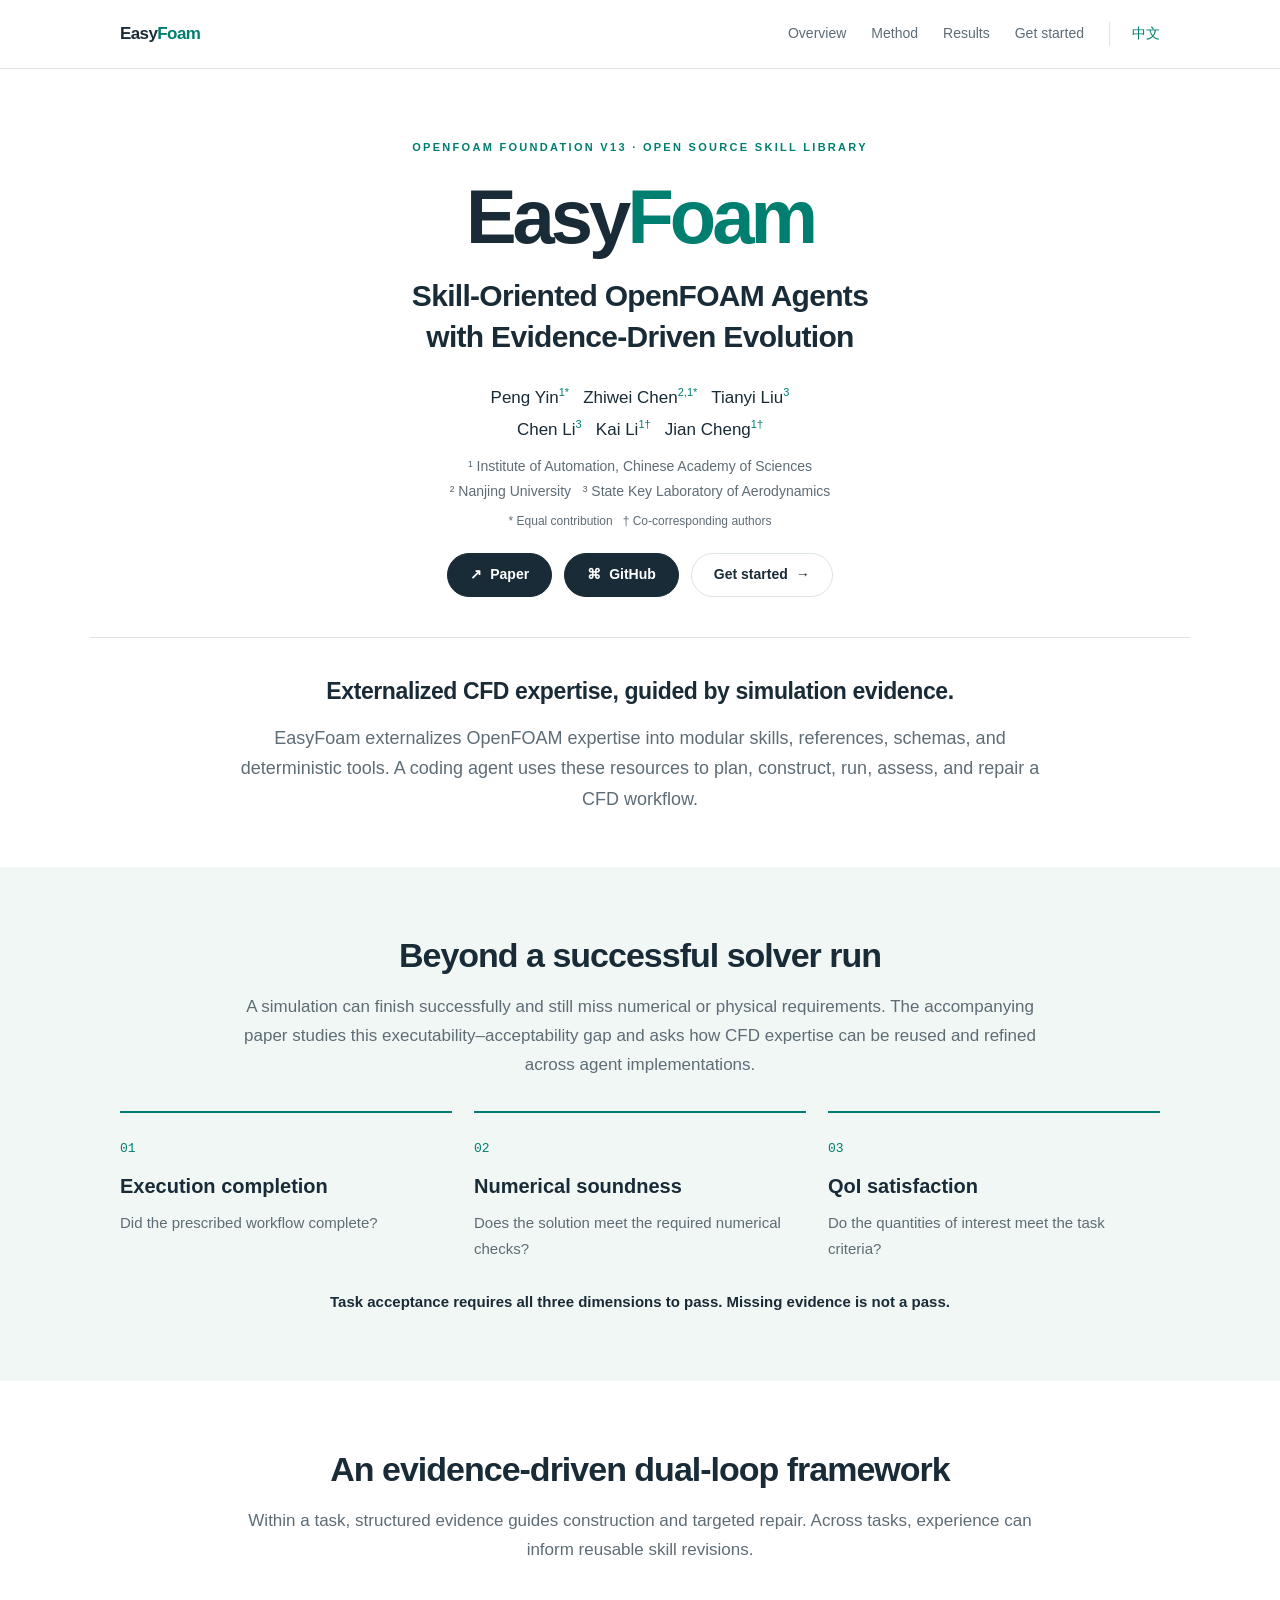
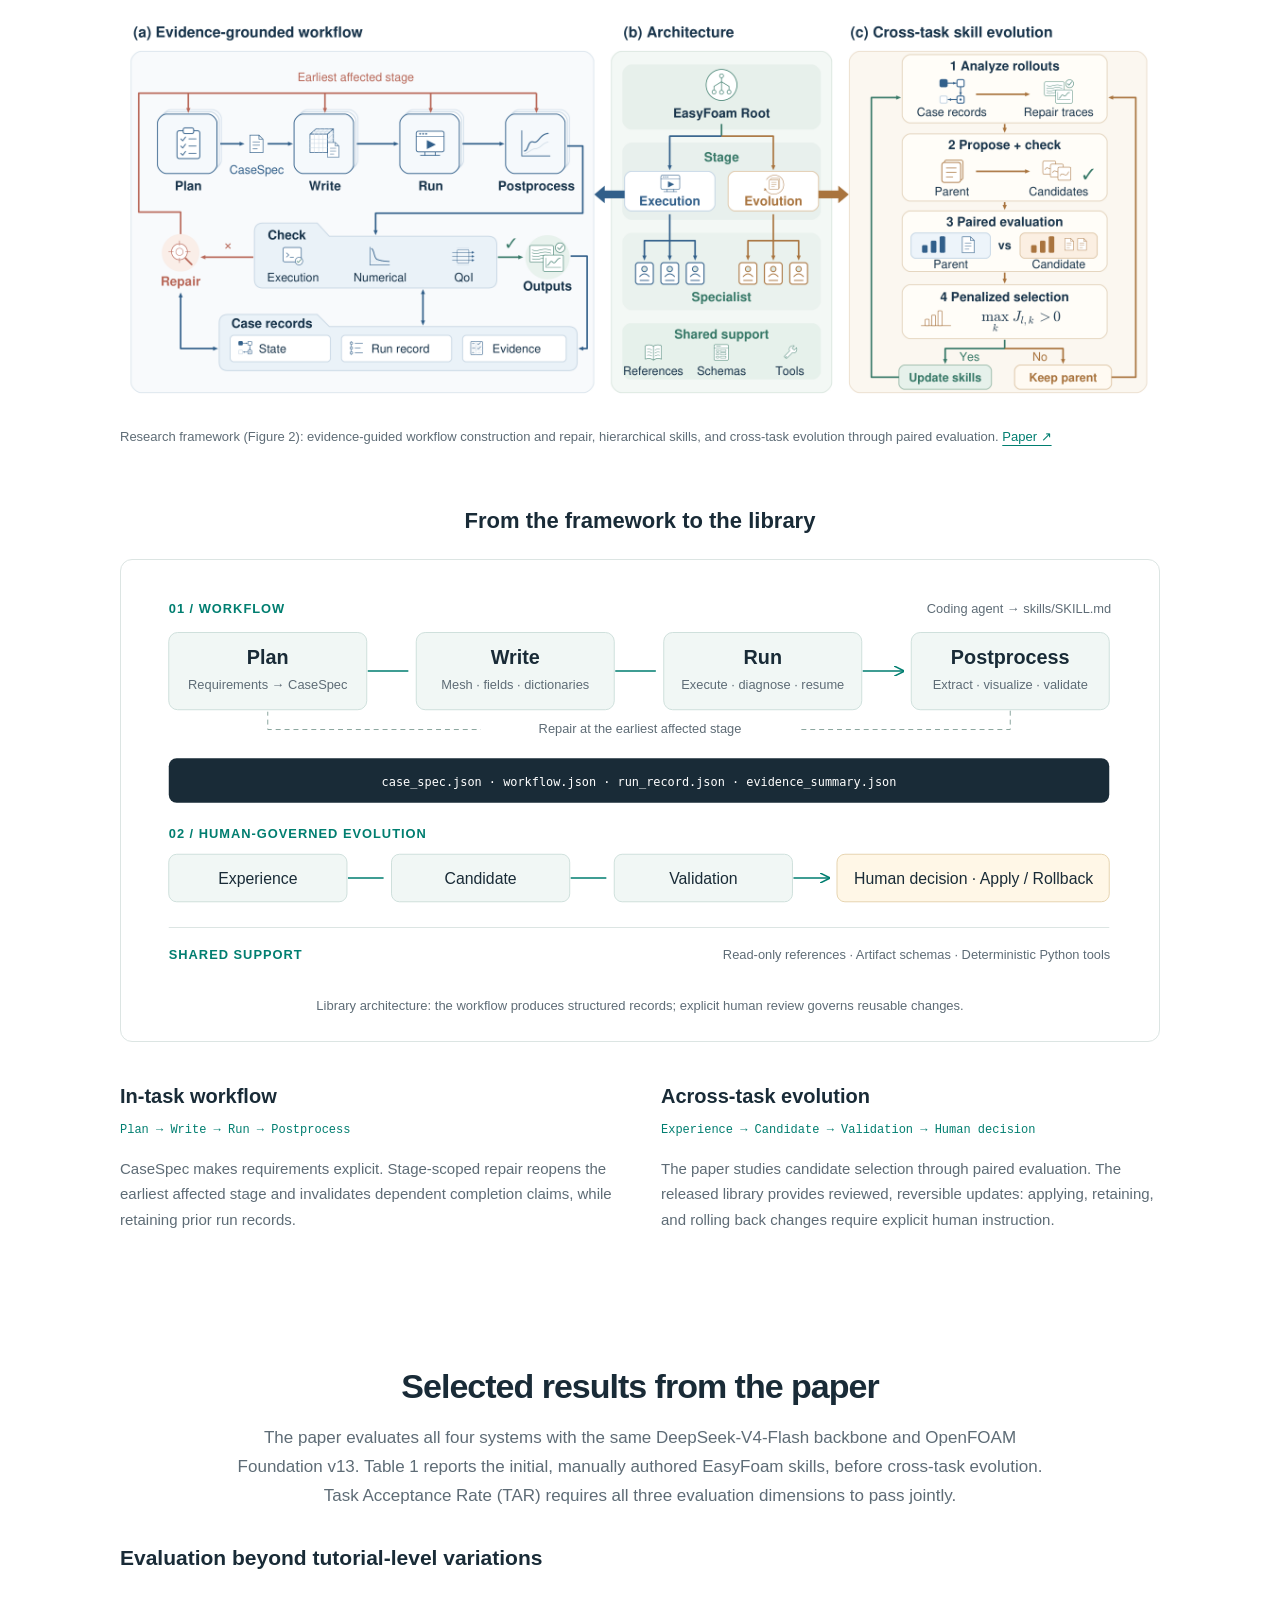
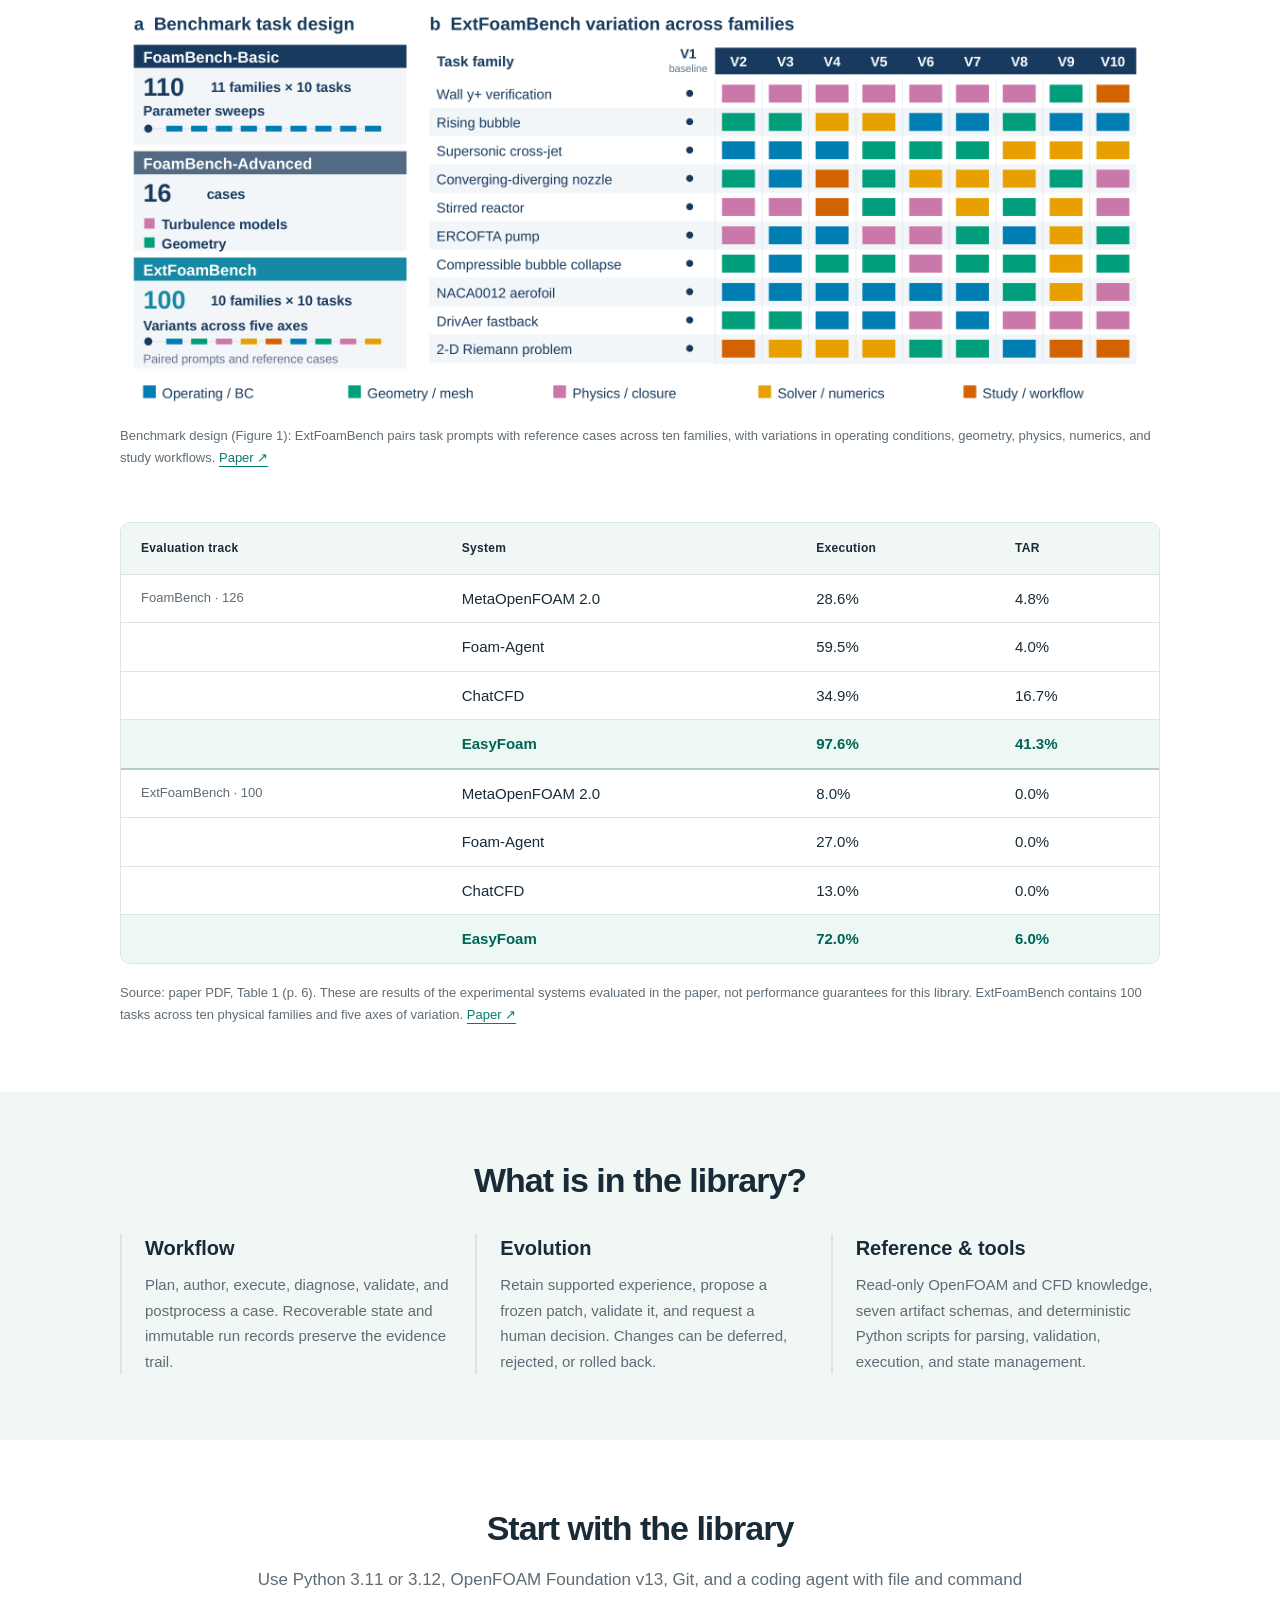
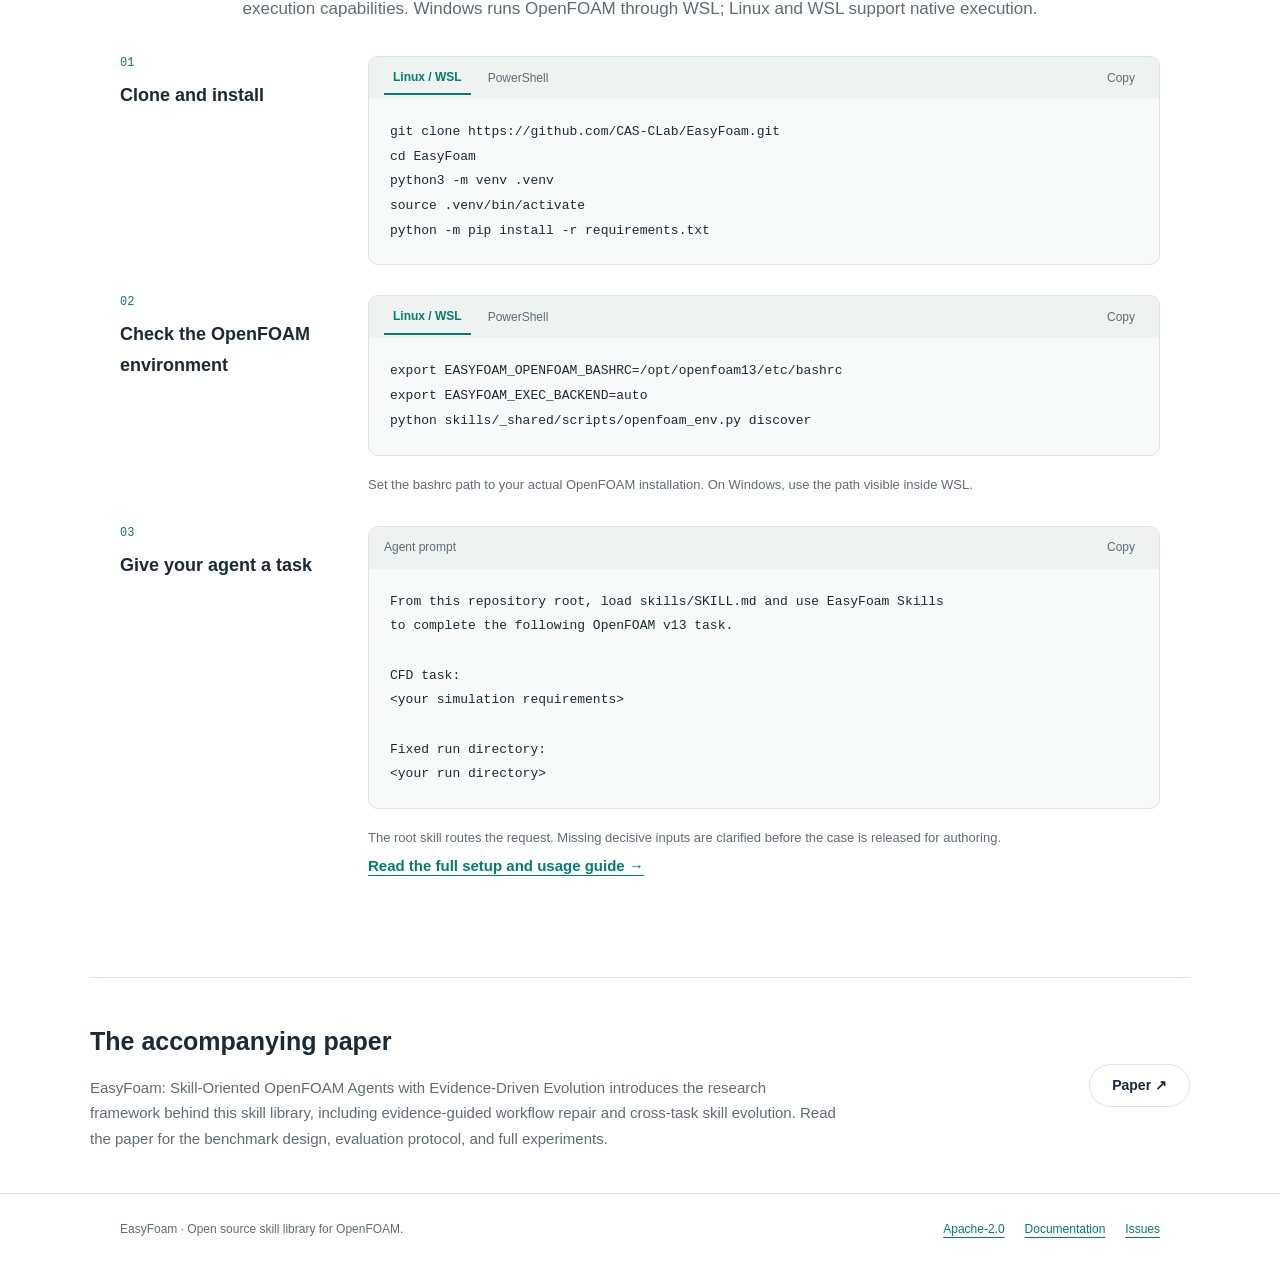
==== commit 970d9af8: "Fix publication wording, setup guidance, and image validation" ====
--- a/docs/index.html
+++ b/docs/index.html
@@ -1,15 +1,15 @@
 <!doctype html>
 <html lang="en" data-copied="Copied" data-copyfail="Select and copy the code manually">
-<head><meta charset="utf-8"><meta name="viewport" content="width=device-width,initial-scale=1"><title>EasyFoam — Skill-Oriented OpenFOAM Agents</title><meta name="description" content="EasyFoam externalizes OpenFOAM expertise into modular skills, references, schemas, and deterministic tools. A coding agent uses these resources to plan, construct, run, assess, and repair a CFD workflow."><meta name="theme-color" content="#007e70"><link rel="icon" type="image/svg+xml" href="./static/favicon.svg"><meta property="og:title" content="EasyFoam"><meta property="og:description" content="Externalized CFD expertise, guided by simulation evidence."><meta property="og:type" content="website"><link rel="stylesheet" href="./static/style.css"><script src="./static/site.js" defer></script></head>
+<head><meta charset="utf-8"><meta name="viewport" content="width=device-width,initial-scale=1"><title>EasyFoam — Skill-Oriented OpenFOAM Agents</title><meta name="description" content="EasyFoam externalizes OpenFOAM expertise into modular skills, references, schemas, and deterministic tools. A coding agent uses these resources to plan, construct, run, assess, and repair a CFD workflow."><meta name="theme-color" content="#007e70"><link rel="icon" type="image/svg+xml" href="./static/favicon.svg"><meta property="og:title" content="EasyFoam"><meta property="og:description" content="Externalized CFD expertise, guided by simulation evidence."><meta property="og:type" content="website"><link rel="canonical" href="https://cas-clab.github.io/EasyFoam/"><link rel="alternate" hreflang="en" href="https://cas-clab.github.io/EasyFoam/"><link rel="alternate" hreflang="zh-CN" href="https://cas-clab.github.io/EasyFoam/index_zh.html"><link rel="alternate" hreflang="x-default" href="https://cas-clab.github.io/EasyFoam/"><meta property="og:url" content="https://cas-clab.github.io/EasyFoam/"><meta property="og:image" content="https://cas-clab.github.io/EasyFoam/static/method-paper.png"><meta property="og:image:alt" content="EasyFoam research framework"><link rel="stylesheet" href="./static/style.css"><script src="./static/site.js" defer></script></head>
 <body><a class="skip" href="#content">Skip to content</a>
 <nav class="nav" aria-label="Main navigation"><div class="wrap nav-inner"><a class="brand" href="#content">Easy<span>Foam</span></a><div class="nav-links"><a class="optional" href="#overview">Overview</a><a class="optional" href="#method">Method</a><a class="optional" href="#results">Results</a><a href="#quick-start">Get started</a><a class="language" href="./index_zh.html" lang="zh-CN">中文</a></div></div></nav>
 <main id="content"><header class="hero wrap"><div class="eyebrow">OPENFOAM FOUNDATION V13 · OPEN SOURCE SKILL LIBRARY</div><h1>Easy<span>Foam</span></h1><p class="subtitle">Skill-Oriented OpenFOAM Agents<br>with Evidence-Driven Evolution</p>
 <div class="authors">Peng Yin<sup>1*</sup> &nbsp; Zhiwei Chen<sup>2,1*</sup> &nbsp; Tianyi Liu<sup>3</sup><br>Chen Li<sup>3</sup> &nbsp; Kai Li<sup>1†</sup> &nbsp; Jian Cheng<sup>1†</sup></div><div class="institutions">¹ Institute of Automation, Chinese Academy of Sciences<br>² Nanjing University &nbsp; ³ State Key Laboratory of Aerodynamics</div><p class="authornote">* Equal contribution &nbsp; † Co-corresponding authors</p>
-<div class="actions"><a class="button" href="./EasyFoam-draft.pdf"><span aria-hidden="true">↗</span>Paper</a><a class="button" href="https://github.com/CAS-CLab/EasyFoam"><span aria-hidden="true">⌘</span>GitHub</a><a class="button light" href="#quick-start">Get started<span aria-hidden="true">→</span></a></div>
+<div class="actions"><a class="button" href="./EasyFoam.pdf"><span aria-hidden="true">↗</span>Paper</a><a class="button" href="https://github.com/CAS-CLab/EasyFoam"><span aria-hidden="true">⌘</span>GitHub</a><a class="button light" href="#quick-start">Get started<span aria-hidden="true">→</span></a></div>
 <div class="intro"><h2>Externalized CFD expertise, guided by simulation evidence.</h2><p>EasyFoam externalizes OpenFOAM expertise into modular skills, references, schemas, and deterministic tools. A coding agent uses these resources to plan, construct, run, assess, and repair a CFD workflow.</p></div></header>
 <section class="section tint" id="overview"><div class="wrap"><div class="section-header"><h2>Beyond a successful solver run</h2><p>A simulation can finish successfully and still miss numerical or physical requirements. The accompanying paper studies this executability–acceptability gap and asks how CFD expertise can be reused and refined across agent implementations.</p></div><div class="checks"><article class="check"><span class="number">01</span><h3>Execution completion</h3><p>Did the prescribed workflow complete?</p></article><article class="check"><span class="number">02</span><h3>Numerical soundness</h3><p>Does the solution meet the required numerical checks?</p></article><article class="check"><span class="number">03</span><h3>QoI satisfaction</h3><p>Do the quantities of interest meet the task criteria?</p></article></div><p class="criterion">Task acceptance requires all three dimensions to pass. Missing evidence is not a pass.</p></div></section>
-<section class="section" id="method"><div class="wrap"><div class="section-header"><h2>An evidence-driven dual-loop framework</h2><p>Within a task, structured evidence guides construction and targeted repair. Across tasks, experience can inform reusable skill revisions.</p></div><figure class="paper-figure"><div class="figure-scroll"><a href="./static/method-paper.png" aria-label="Open full-size figure"><img src="./static/method-paper.png" alt="Paper framework: Plan, Write, Run and Postprocess are assessed with execution, numerical and QoI evidence; the Root–Stage–Specialist architecture connects to proposal, paired evaluation and penalized selection." width="2200" height="835"></a></div><figcaption>Research framework (draft, Figure 2): evidence-guided workflow construction and repair, hierarchical skills, and cross-task evolution through paired evaluation. <a href="./EasyFoam-draft.pdf#page=4">Paper ↗</a></figcaption></figure><h3 class="subheading">From the framework to the library</h3><figure class="diagram"><div class="diagram-scroll"><img src="./static/architecture.svg" alt="Library architecture: the workflow produces structured records; explicit human review governs reusable changes." width="1000" height="395"></div><figcaption>Library architecture: the workflow produces structured records; explicit human review governs reusable changes.</figcaption></figure><div class="method-columns"><article class="method-column"><h3>In-task workflow</h3><div class="flow">Plan → Write → Run → Postprocess</div><p>CaseSpec makes requirements explicit. Stage-scoped repair reopens the earliest affected stage and invalidates dependent completion claims, while retaining prior run records.</p></article><article class="method-column"><h3>Across-task evolution</h3><div class="flow">Experience → Candidate → Validation → Human decision</div><p>The paper studies candidate selection through paired evaluation. The released library provides reviewed, reversible updates: applying, retaining, and rolling back changes require explicit human instruction.</p></article></div></div></section>
-<section class="section" id="results"><div class="wrap"><div class="section-header"><h2>Selected results from the draft</h2><p>The draft evaluates all four systems with the same DeepSeek-V4-Flash backbone and OpenFOAM Foundation v13. Table 1 reports the initial, manually authored EasyFoam skills, before cross-task evolution. Task Acceptance Rate (TAR) requires all three evaluation dimensions to pass jointly.</p></div><div class="benchmark-intro"><h3>Evaluation beyond tutorial-level variations</h3><figure class="paper-figure benchmark"><div class="figure-scroll"><a href="./static/benchmark-design.png" aria-label="Open full-size figure"><img src="./static/benchmark-design.png" alt="FoamBench Basic has 110 tasks, Advanced has 16, and ExtFoamBench has 100 tasks across ten physical families and five variation axes." width="2200" height="856" loading="lazy"></a></div><figcaption>Benchmark design (draft, Figure 1): ExtFoamBench pairs task prompts with reference cases across ten families, with variations in operating conditions, geometry, physics, numerics, and study workflows. <a href="./EasyFoam-draft.pdf#page=3">Paper ↗</a></figcaption></figure></div><div class="table-wrap"><table><caption class="sr-only">Selected results from the draft</caption><thead><tr><th scope="col">Evaluation track</th><th scope="col">System</th><th scope="col">Execution</th><th scope="col">TAR</th></tr></thead><tbody><tr><td class="track">FoamBench · 126</td><th scope="row">MetaOpenFOAM 2.0</th><td>28.6%</td><td>4.8%</td></tr><tr><td class="track"></td><th scope="row">Foam-Agent</th><td>59.5%</td><td>4.0%</td></tr><tr><td class="track"></td><th scope="row">ChatCFD</th><td>34.9%</td><td>16.7%</td></tr><tr class="ours"><td class="track"></td><th scope="row">EasyFoam</th><td>97.6%</td><td>41.3%</td></tr><tr><td class="track">ExtFoamBench · 100</td><th scope="row">MetaOpenFOAM 2.0</th><td>8.0%</td><td>0.0%</td></tr><tr><td class="track"></td><th scope="row">Foam-Agent</th><td>27.0%</td><td>0.0%</td></tr><tr><td class="track"></td><th scope="row">ChatCFD</th><td>13.0%</td><td>0.0%</td></tr><tr class="ours"><td class="track"></td><th scope="row">EasyFoam</th><td>72.0%</td><td>6.0%</td></tr></tbody></table></div><p class="note">Source: draft PDF, Table 1 (p. 6). These are results of the experimental systems evaluated in the paper, not performance guarantees for this library. ExtFoamBench contains 100 tasks across ten physical families and five axes of variation. <a href="./EasyFoam-draft.pdf#page=6">Paper ↗</a></p></div></section>
+<section class="section" id="method"><div class="wrap"><div class="section-header"><h2>An evidence-driven dual-loop framework</h2><p>Within a task, structured evidence guides construction and targeted repair. Across tasks, experience can inform reusable skill revisions.</p></div><figure class="paper-figure"><div class="figure-scroll"><a href="./static/method-paper.png" aria-label="Open full-size figure"><img src="./static/method-paper.png" alt="Paper framework: Plan, Write, Run and Postprocess are assessed with execution, numerical and QoI evidence; the Root–Stage–Specialist architecture connects to proposal, paired evaluation and penalized selection." width="2200" height="832"></a></div><figcaption>Research framework (Figure 2): evidence-guided workflow construction and repair, hierarchical skills, and cross-task evolution through paired evaluation. <a href="./EasyFoam.pdf#page=4">Paper ↗</a></figcaption></figure><h3 class="subheading">From the framework to the library</h3><figure class="diagram"><div class="diagram-scroll"><img src="./static/architecture.svg" alt="Library architecture: the workflow produces structured records; explicit human review governs reusable changes." width="1000" height="395"></div><figcaption>Library architecture: the workflow produces structured records; explicit human review governs reusable changes.</figcaption></figure><div class="method-columns"><article class="method-column"><h3>In-task workflow</h3><div class="flow">Plan → Write → Run → Postprocess</div><p>CaseSpec makes requirements explicit. Stage-scoped repair reopens the earliest affected stage and invalidates dependent completion claims, while retaining prior run records.</p></article><article class="method-column"><h3>Across-task evolution</h3><div class="flow">Experience → Candidate → Validation → Human decision</div><p>The paper studies candidate selection through paired evaluation. The released library provides reviewed, reversible updates: applying, retaining, and rolling back changes require explicit human instruction.</p></article></div></div></section>
+<section class="section" id="results"><div class="wrap"><div class="section-header"><h2>Selected results from the paper</h2><p>The paper evaluates all four systems with the same DeepSeek-V4-Flash backbone and OpenFOAM Foundation v13. Table 1 reports the initial, manually authored EasyFoam skills, before cross-task evolution. Task Acceptance Rate (TAR) requires all three evaluation dimensions to pass jointly.</p></div><div class="benchmark-intro"><h3>Evaluation beyond tutorial-level variations</h3><figure class="paper-figure benchmark"><div class="figure-scroll"><a href="./static/benchmark-design.png" aria-label="Open full-size figure"><img src="./static/benchmark-design.png" alt="FoamBench Basic has 110 tasks, Advanced has 16, and ExtFoamBench has 100 tasks across ten physical families and five variation axes." width="2200" height="856" loading="lazy"></a></div><figcaption>Benchmark design (Figure 1): ExtFoamBench pairs task prompts with reference cases across ten families, with variations in operating conditions, geometry, physics, numerics, and study workflows. <a href="./EasyFoam.pdf#page=3">Paper ↗</a></figcaption></figure></div><div class="table-wrap"><table><caption class="sr-only">Selected results from the paper</caption><thead><tr><th scope="col">Evaluation track</th><th scope="col">System</th><th scope="col">Execution</th><th scope="col">TAR</th></tr></thead><tbody><tr><td class="track">FoamBench · 126</td><th scope="row">MetaOpenFOAM 2.0</th><td>28.6%</td><td>4.8%</td></tr><tr><td class="track"></td><th scope="row">Foam-Agent</th><td>59.5%</td><td>4.0%</td></tr><tr><td class="track"></td><th scope="row">ChatCFD</th><td>34.9%</td><td>16.7%</td></tr><tr class="ours"><td class="track"></td><th scope="row">EasyFoam</th><td>97.6%</td><td>41.3%</td></tr><tr><td class="track">ExtFoamBench · 100</td><th scope="row">MetaOpenFOAM 2.0</th><td>8.0%</td><td>0.0%</td></tr><tr><td class="track"></td><th scope="row">Foam-Agent</th><td>27.0%</td><td>0.0%</td></tr><tr><td class="track"></td><th scope="row">ChatCFD</th><td>13.0%</td><td>0.0%</td></tr><tr class="ours"><td class="track"></td><th scope="row">EasyFoam</th><td>72.0%</td><td>6.0%</td></tr></tbody></table></div><p class="note">Source: paper PDF, Table 1 (p. 6). These are results of the experimental systems evaluated in the paper, not performance guarantees for this library. ExtFoamBench contains 100 tasks across ten physical families and five axes of variation. <a href="./EasyFoam.pdf#page=6">Paper ↗</a></p></div></section>
 <section class="section tint" id="library"><div class="wrap"><div class="section-header"><h2>What is in the library?</h2></div><div class="modules"><article class="module"><h3>Workflow</h3><p>Plan, author, execute, diagnose, validate, and postprocess a case. Recoverable state and immutable run records preserve the evidence trail.</p></article><article class="module"><h3>Evolution</h3><p>Retain supported experience, propose a frozen patch, validate it, and request a human decision. Changes can be deferred, rejected, or rolled back.</p></article><article class="module"><h3>Reference & tools</h3><p>Read-only OpenFOAM and CFD knowledge, seven artifact schemas, and deterministic Python scripts for parsing, validation, execution, and state management.</p></article></div></div></section>
 <section class="section" id="quick-start"><div class="wrap"><div class="section-header"><h2>Start with the library</h2><p>Use Python 3.11 or 3.12, OpenFOAM Foundation v13, Git, and a coding agent with file and command execution capabilities. Windows runs OpenFOAM through WSL; Linux and WSL support native execution.</p></div>
 <div class="setup"><div class="step-label"><span>01</span>Clone and install</div><div><div class="code-panel"><div class="code-toolbar"><div class="tabs" role="tablist" aria-label="Clone and install"><button class="tab" role="tab" id="tab-1-linux" aria-controls="code-1-linux" aria-selected="true" tabindex="0">Linux / WSL</button><button class="tab" role="tab" id="tab-1-windows" aria-controls="code-1-windows" aria-selected="false" tabindex="-1">PowerShell</button></div><button class="copy" data-label="Copy" aria-live="polite">Copy</button></div><pre role="tabpanel" id="code-1-linux" aria-labelledby="tab-1-linux" tabindex="0" ><code>git clone https://github.com/CAS-CLab/EasyFoam.git
@@ -34,5 +34,5 @@
 
 Fixed run directory:
 &lt;your run directory&gt;</code></pre></div><p class="note">The root skill routes the request. Missing decisive inputs are clarified before the case is released for authoring.</p><a class="read-link" href="https://github.com/CAS-CLab/EasyFoam/blob/main/README.md">Read the full setup and usage guide →</a></div></div></div></section>
-<section class="wrap paper-box" id="paper"><div><h2>The accompanying paper</h2><p>EasyFoam: Skill-Oriented OpenFOAM Agents with Evidence-Driven Evolution introduces the research framework behind this skill library, including evidence-guided workflow repair and cross-task skill evolution. Read the draft for the benchmark design, evaluation protocol, and full experiments.</p><p class="status">Draft manuscript · arXiv link will be added when available</p></div><a class="button light" href="./EasyFoam-draft.pdf">Paper ↗</a></section></main>
+<section class="wrap paper-box" id="paper"><div><h2>The accompanying paper</h2><p>EasyFoam: Skill-Oriented OpenFOAM Agents with Evidence-Driven Evolution introduces the research framework behind this skill library, including evidence-guided workflow repair and cross-task skill evolution. Read the paper for the benchmark design, evaluation protocol, and full experiments.</p></div><a class="button light" href="./EasyFoam.pdf">Paper ↗</a></section></main>
 <footer><div class="wrap footer-inner"><span>EasyFoam · Open source skill library for OpenFOAM.</span><div class="footer-links"><a href="https://github.com/CAS-CLab/EasyFoam/blob/main/LICENSE">Apache-2.0</a><a href="https://github.com/CAS-CLab/EasyFoam/blob/main/README.md">Documentation</a><a href="https://github.com/CAS-CLab/EasyFoam/issues">Issues</a></div></div></footer></body></html>
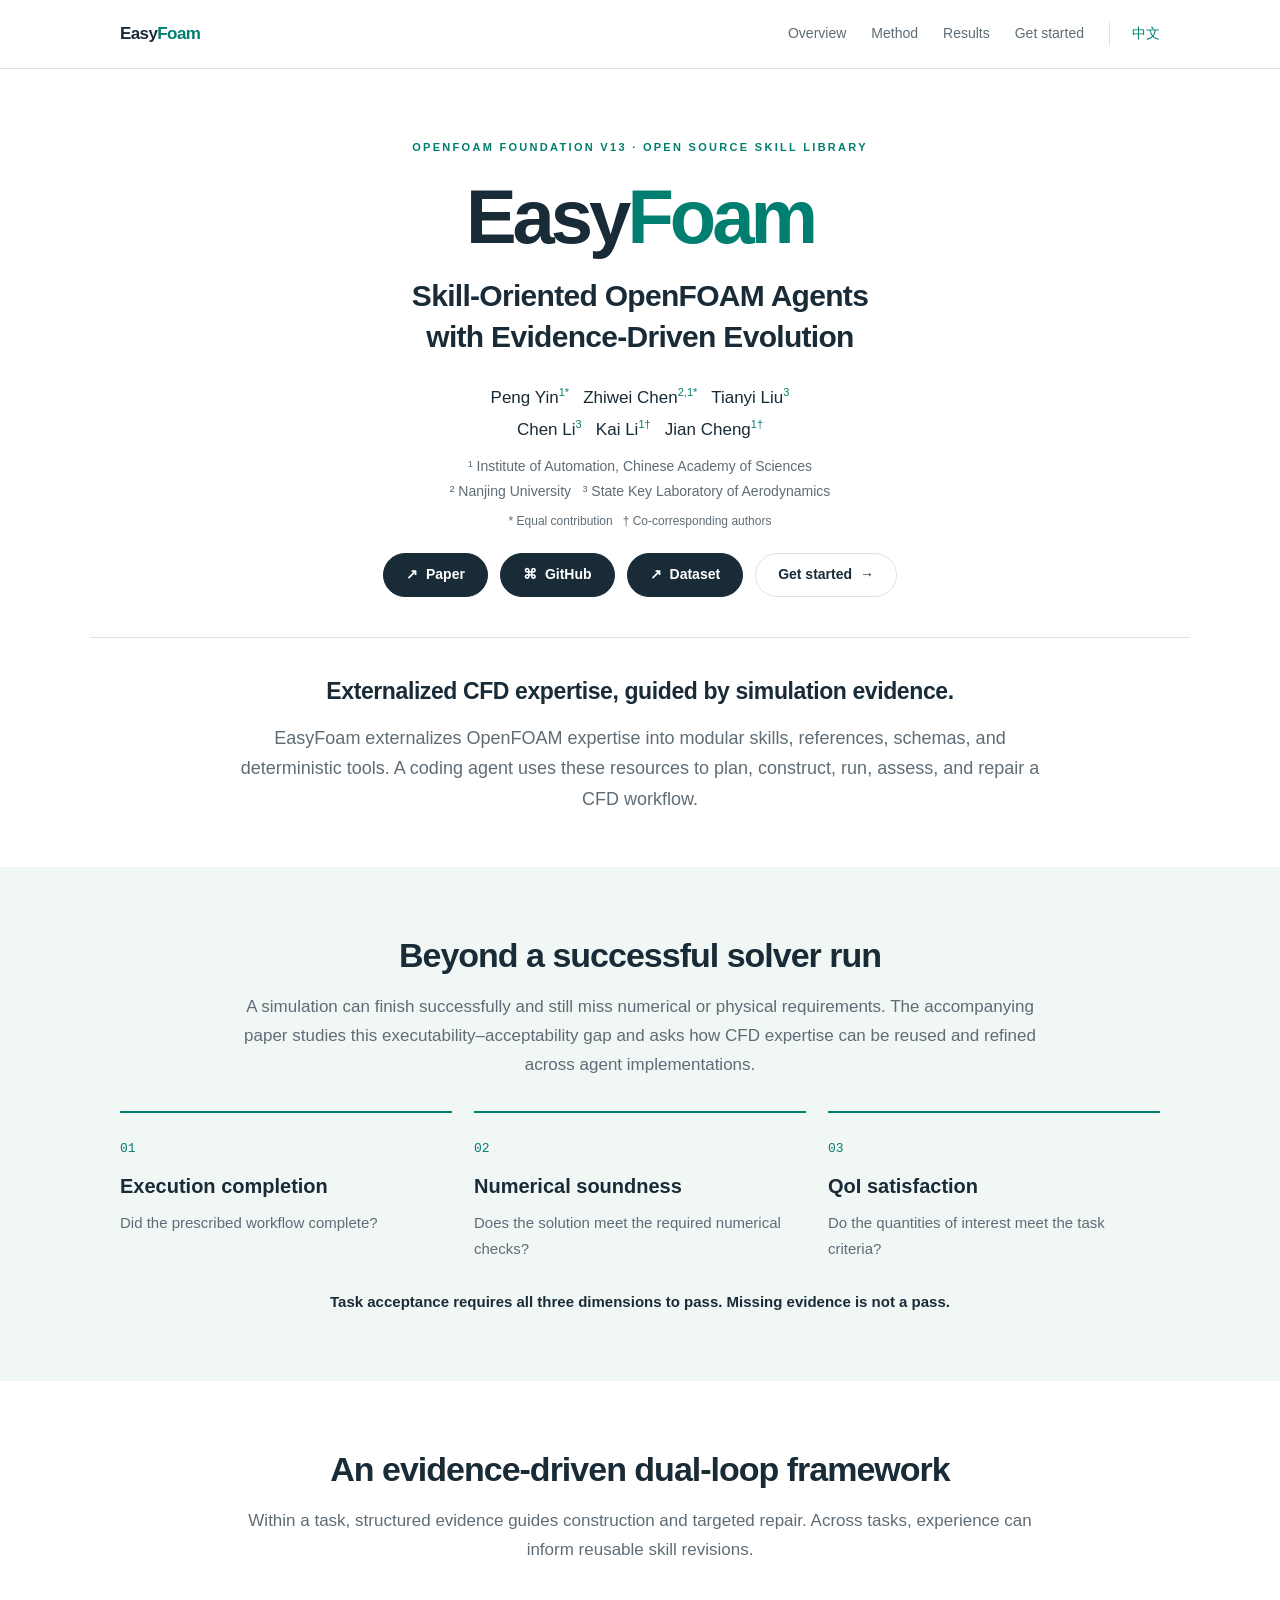
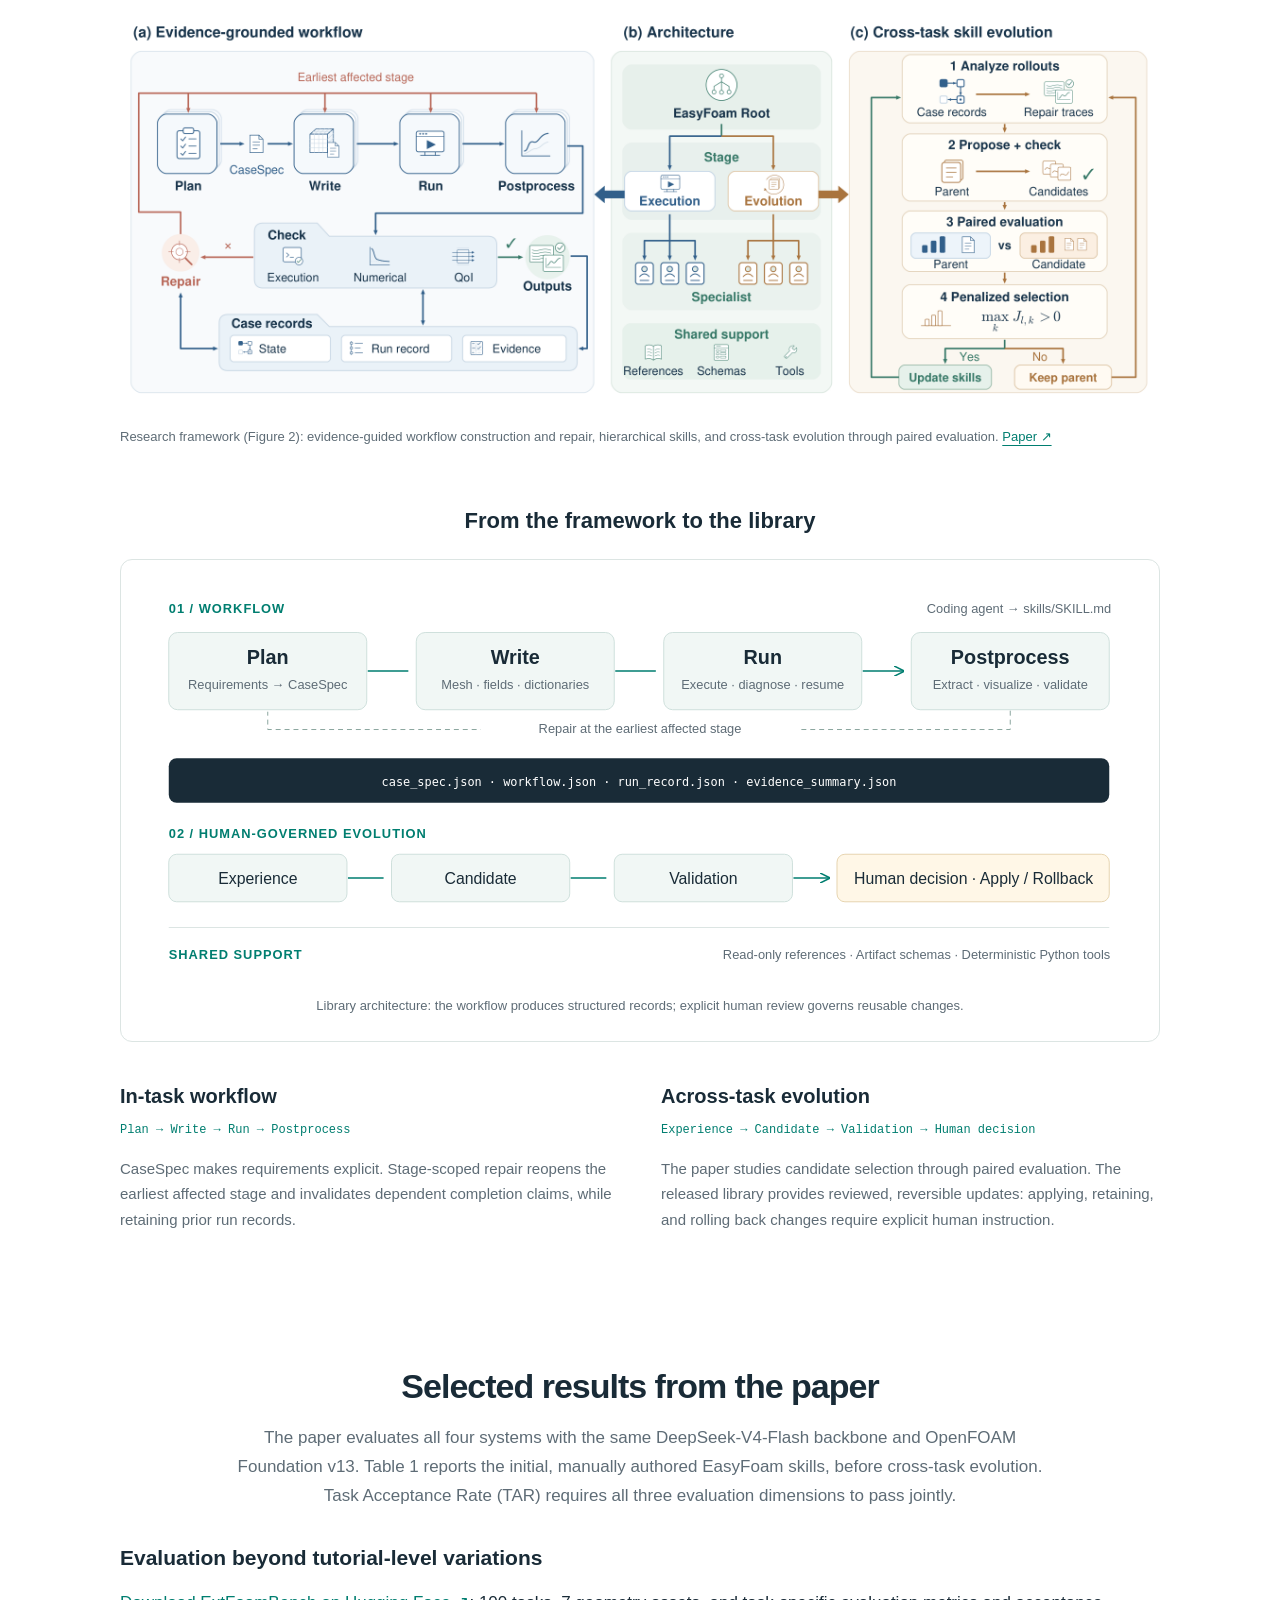
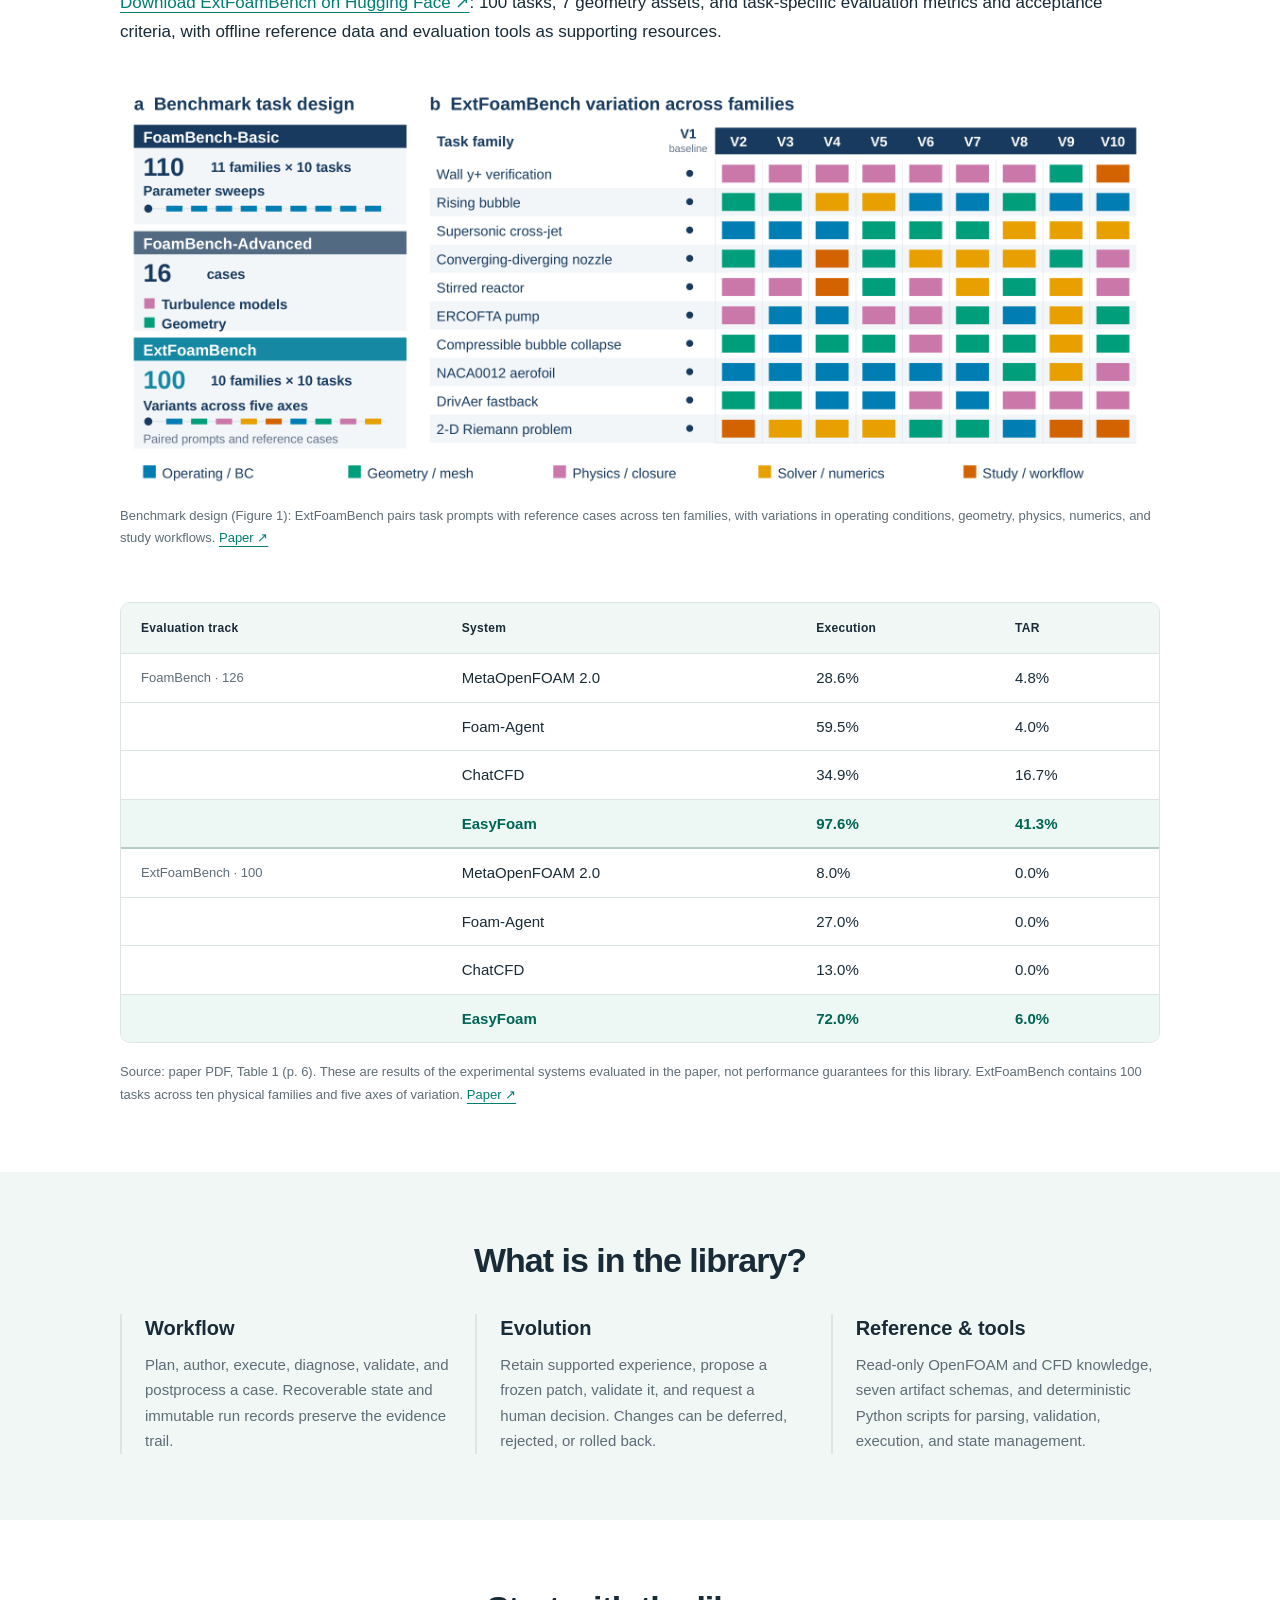
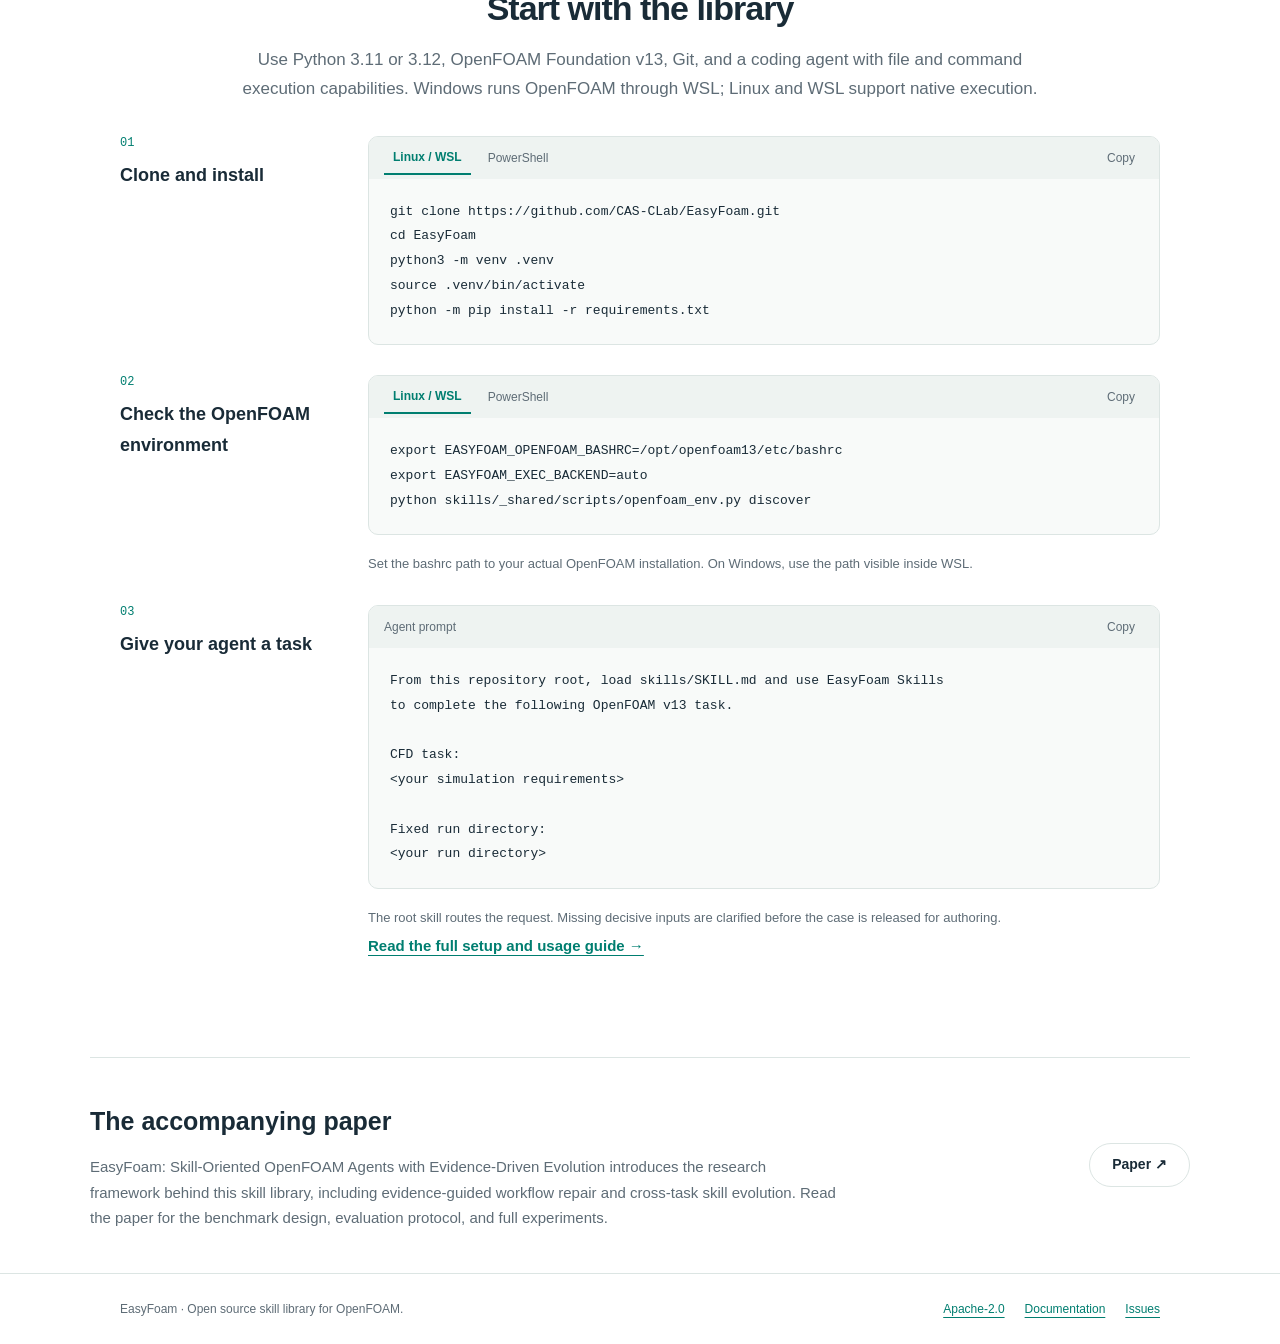
==== commit c29d11f9: "Link ExtFoamBench dataset from bilingual documentation and website" ====
--- a/docs/index.html
+++ b/docs/index.html
@@ -5,11 +5,11 @@
 <nav class="nav" aria-label="Main navigation"><div class="wrap nav-inner"><a class="brand" href="#content">Easy<span>Foam</span></a><div class="nav-links"><a class="optional" href="#overview">Overview</a><a class="optional" href="#method">Method</a><a class="optional" href="#results">Results</a><a href="#quick-start">Get started</a><a class="language" href="./index_zh.html" lang="zh-CN">中文</a></div></div></nav>
 <main id="content"><header class="hero wrap"><div class="eyebrow">OPENFOAM FOUNDATION V13 · OPEN SOURCE SKILL LIBRARY</div><h1>Easy<span>Foam</span></h1><p class="subtitle">Skill-Oriented OpenFOAM Agents<br>with Evidence-Driven Evolution</p>
 <div class="authors">Peng Yin<sup>1*</sup> &nbsp; Zhiwei Chen<sup>2,1*</sup> &nbsp; Tianyi Liu<sup>3</sup><br>Chen Li<sup>3</sup> &nbsp; Kai Li<sup>1†</sup> &nbsp; Jian Cheng<sup>1†</sup></div><div class="institutions">¹ Institute of Automation, Chinese Academy of Sciences<br>² Nanjing University &nbsp; ³ State Key Laboratory of Aerodynamics</div><p class="authornote">* Equal contribution &nbsp; † Co-corresponding authors</p>
-<div class="actions"><a class="button" href="./EasyFoam.pdf"><span aria-hidden="true">↗</span>Paper</a><a class="button" href="https://github.com/CAS-CLab/EasyFoam"><span aria-hidden="true">⌘</span>GitHub</a><a class="button light" href="#quick-start">Get started<span aria-hidden="true">→</span></a></div>
+<div class="actions"><a class="button" href="./EasyFoam.pdf"><span aria-hidden="true">↗</span>Paper</a><a class="button" href="https://github.com/CAS-CLab/EasyFoam"><span aria-hidden="true">⌘</span>GitHub</a><a class="button" href="https://huggingface.co/datasets/Eurus132/ExtFoamBench"><span aria-hidden="true">↗</span>Dataset</a><a class="button light" href="#quick-start">Get started<span aria-hidden="true">→</span></a></div>
 <div class="intro"><h2>Externalized CFD expertise, guided by simulation evidence.</h2><p>EasyFoam externalizes OpenFOAM expertise into modular skills, references, schemas, and deterministic tools. A coding agent uses these resources to plan, construct, run, assess, and repair a CFD workflow.</p></div></header>
 <section class="section tint" id="overview"><div class="wrap"><div class="section-header"><h2>Beyond a successful solver run</h2><p>A simulation can finish successfully and still miss numerical or physical requirements. The accompanying paper studies this executability–acceptability gap and asks how CFD expertise can be reused and refined across agent implementations.</p></div><div class="checks"><article class="check"><span class="number">01</span><h3>Execution completion</h3><p>Did the prescribed workflow complete?</p></article><article class="check"><span class="number">02</span><h3>Numerical soundness</h3><p>Does the solution meet the required numerical checks?</p></article><article class="check"><span class="number">03</span><h3>QoI satisfaction</h3><p>Do the quantities of interest meet the task criteria?</p></article></div><p class="criterion">Task acceptance requires all three dimensions to pass. Missing evidence is not a pass.</p></div></section>
 <section class="section" id="method"><div class="wrap"><div class="section-header"><h2>An evidence-driven dual-loop framework</h2><p>Within a task, structured evidence guides construction and targeted repair. Across tasks, experience can inform reusable skill revisions.</p></div><figure class="paper-figure"><div class="figure-scroll"><a href="./static/method-paper.png" aria-label="Open full-size figure"><img src="./static/method-paper.png" alt="Paper framework: Plan, Write, Run and Postprocess are assessed with execution, numerical and QoI evidence; the Root–Stage–Specialist architecture connects to proposal, paired evaluation and penalized selection." width="2200" height="832"></a></div><figcaption>Research framework (Figure 2): evidence-guided workflow construction and repair, hierarchical skills, and cross-task evolution through paired evaluation. <a href="./EasyFoam.pdf#page=4">Paper ↗</a></figcaption></figure><h3 class="subheading">From the framework to the library</h3><figure class="diagram"><div class="diagram-scroll"><img src="./static/architecture.svg" alt="Library architecture: the workflow produces structured records; explicit human review governs reusable changes." width="1000" height="395"></div><figcaption>Library architecture: the workflow produces structured records; explicit human review governs reusable changes.</figcaption></figure><div class="method-columns"><article class="method-column"><h3>In-task workflow</h3><div class="flow">Plan → Write → Run → Postprocess</div><p>CaseSpec makes requirements explicit. Stage-scoped repair reopens the earliest affected stage and invalidates dependent completion claims, while retaining prior run records.</p></article><article class="method-column"><h3>Across-task evolution</h3><div class="flow">Experience → Candidate → Validation → Human decision</div><p>The paper studies candidate selection through paired evaluation. The released library provides reviewed, reversible updates: applying, retaining, and rolling back changes require explicit human instruction.</p></article></div></div></section>
-<section class="section" id="results"><div class="wrap"><div class="section-header"><h2>Selected results from the paper</h2><p>The paper evaluates all four systems with the same DeepSeek-V4-Flash backbone and OpenFOAM Foundation v13. Table 1 reports the initial, manually authored EasyFoam skills, before cross-task evolution. Task Acceptance Rate (TAR) requires all three evaluation dimensions to pass jointly.</p></div><div class="benchmark-intro"><h3>Evaluation beyond tutorial-level variations</h3><figure class="paper-figure benchmark"><div class="figure-scroll"><a href="./static/benchmark-design.png" aria-label="Open full-size figure"><img src="./static/benchmark-design.png" alt="FoamBench Basic has 110 tasks, Advanced has 16, and ExtFoamBench has 100 tasks across ten physical families and five variation axes." width="2200" height="856" loading="lazy"></a></div><figcaption>Benchmark design (Figure 1): ExtFoamBench pairs task prompts with reference cases across ten families, with variations in operating conditions, geometry, physics, numerics, and study workflows. <a href="./EasyFoam.pdf#page=3">Paper ↗</a></figcaption></figure></div><div class="table-wrap"><table><caption class="sr-only">Selected results from the paper</caption><thead><tr><th scope="col">Evaluation track</th><th scope="col">System</th><th scope="col">Execution</th><th scope="col">TAR</th></tr></thead><tbody><tr><td class="track">FoamBench · 126</td><th scope="row">MetaOpenFOAM 2.0</th><td>28.6%</td><td>4.8%</td></tr><tr><td class="track"></td><th scope="row">Foam-Agent</th><td>59.5%</td><td>4.0%</td></tr><tr><td class="track"></td><th scope="row">ChatCFD</th><td>34.9%</td><td>16.7%</td></tr><tr class="ours"><td class="track"></td><th scope="row">EasyFoam</th><td>97.6%</td><td>41.3%</td></tr><tr><td class="track">ExtFoamBench · 100</td><th scope="row">MetaOpenFOAM 2.0</th><td>8.0%</td><td>0.0%</td></tr><tr><td class="track"></td><th scope="row">Foam-Agent</th><td>27.0%</td><td>0.0%</td></tr><tr><td class="track"></td><th scope="row">ChatCFD</th><td>13.0%</td><td>0.0%</td></tr><tr class="ours"><td class="track"></td><th scope="row">EasyFoam</th><td>72.0%</td><td>6.0%</td></tr></tbody></table></div><p class="note">Source: paper PDF, Table 1 (p. 6). These are results of the experimental systems evaluated in the paper, not performance guarantees for this library. ExtFoamBench contains 100 tasks across ten physical families and five axes of variation. <a href="./EasyFoam.pdf#page=6">Paper ↗</a></p></div></section>
+<section class="section" id="results"><div class="wrap"><div class="section-header"><h2>Selected results from the paper</h2><p>The paper evaluates all four systems with the same DeepSeek-V4-Flash backbone and OpenFOAM Foundation v13. Table 1 reports the initial, manually authored EasyFoam skills, before cross-task evolution. Task Acceptance Rate (TAR) requires all three evaluation dimensions to pass jointly.</p></div><div class="benchmark-intro"><h3>Evaluation beyond tutorial-level variations</h3><p><a href="https://huggingface.co/datasets/Eurus132/ExtFoamBench">Download ExtFoamBench on Hugging Face ↗</a>: 100 tasks, 7 geometry assets, and task-specific evaluation metrics and acceptance criteria, with offline reference data and evaluation tools as supporting resources.</p><figure class="paper-figure benchmark"><div class="figure-scroll"><a href="./static/benchmark-design.png" aria-label="Open full-size figure"><img src="./static/benchmark-design.png" alt="FoamBench Basic has 110 tasks, Advanced has 16, and ExtFoamBench has 100 tasks across ten physical families and five variation axes." width="2200" height="856" loading="lazy"></a></div><figcaption>Benchmark design (Figure 1): ExtFoamBench pairs task prompts with reference cases across ten families, with variations in operating conditions, geometry, physics, numerics, and study workflows. <a href="./EasyFoam.pdf#page=3">Paper ↗</a></figcaption></figure></div><div class="table-wrap"><table><caption class="sr-only">Selected results from the paper</caption><thead><tr><th scope="col">Evaluation track</th><th scope="col">System</th><th scope="col">Execution</th><th scope="col">TAR</th></tr></thead><tbody><tr><td class="track">FoamBench · 126</td><th scope="row">MetaOpenFOAM 2.0</th><td>28.6%</td><td>4.8%</td></tr><tr><td class="track"></td><th scope="row">Foam-Agent</th><td>59.5%</td><td>4.0%</td></tr><tr><td class="track"></td><th scope="row">ChatCFD</th><td>34.9%</td><td>16.7%</td></tr><tr class="ours"><td class="track"></td><th scope="row">EasyFoam</th><td>97.6%</td><td>41.3%</td></tr><tr><td class="track">ExtFoamBench · 100</td><th scope="row">MetaOpenFOAM 2.0</th><td>8.0%</td><td>0.0%</td></tr><tr><td class="track"></td><th scope="row">Foam-Agent</th><td>27.0%</td><td>0.0%</td></tr><tr><td class="track"></td><th scope="row">ChatCFD</th><td>13.0%</td><td>0.0%</td></tr><tr class="ours"><td class="track"></td><th scope="row">EasyFoam</th><td>72.0%</td><td>6.0%</td></tr></tbody></table></div><p class="note">Source: paper PDF, Table 1 (p. 6). These are results of the experimental systems evaluated in the paper, not performance guarantees for this library. ExtFoamBench contains 100 tasks across ten physical families and five axes of variation. <a href="./EasyFoam.pdf#page=6">Paper ↗</a></p></div></section>
 <section class="section tint" id="library"><div class="wrap"><div class="section-header"><h2>What is in the library?</h2></div><div class="modules"><article class="module"><h3>Workflow</h3><p>Plan, author, execute, diagnose, validate, and postprocess a case. Recoverable state and immutable run records preserve the evidence trail.</p></article><article class="module"><h3>Evolution</h3><p>Retain supported experience, propose a frozen patch, validate it, and request a human decision. Changes can be deferred, rejected, or rolled back.</p></article><article class="module"><h3>Reference & tools</h3><p>Read-only OpenFOAM and CFD knowledge, seven artifact schemas, and deterministic Python scripts for parsing, validation, execution, and state management.</p></article></div></div></section>
 <section class="section" id="quick-start"><div class="wrap"><div class="section-header"><h2>Start with the library</h2><p>Use Python 3.11 or 3.12, OpenFOAM Foundation v13, Git, and a coding agent with file and command execution capabilities. Windows runs OpenFOAM through WSL; Linux and WSL support native execution.</p></div>
 <div class="setup"><div class="step-label"><span>01</span>Clone and install</div><div><div class="code-panel"><div class="code-toolbar"><div class="tabs" role="tablist" aria-label="Clone and install"><button class="tab" role="tab" id="tab-1-linux" aria-controls="code-1-linux" aria-selected="true" tabindex="0">Linux / WSL</button><button class="tab" role="tab" id="tab-1-windows" aria-controls="code-1-windows" aria-selected="false" tabindex="-1">PowerShell</button></div><button class="copy" data-label="Copy" aria-live="polite">Copy</button></div><pre role="tabpanel" id="code-1-linux" aria-labelledby="tab-1-linux" tabindex="0" ><code>git clone https://github.com/CAS-CLab/EasyFoam.git
